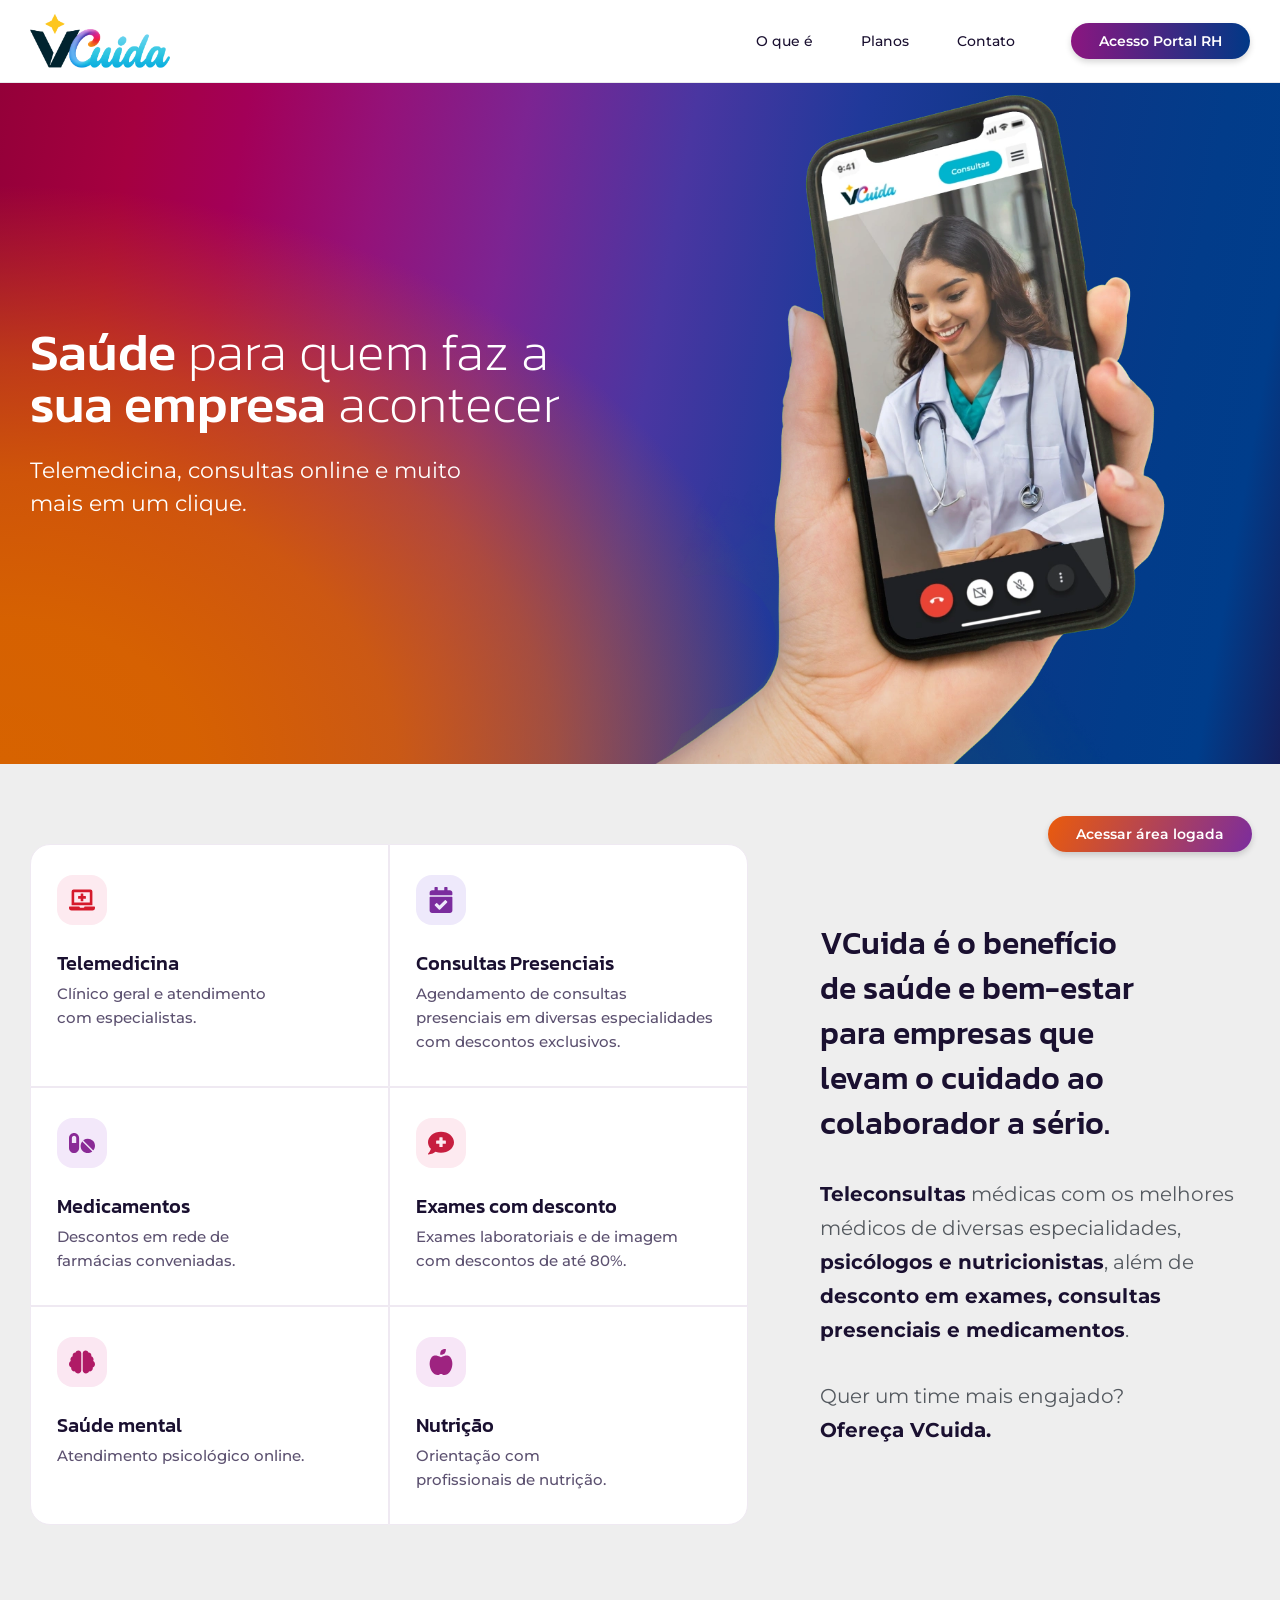
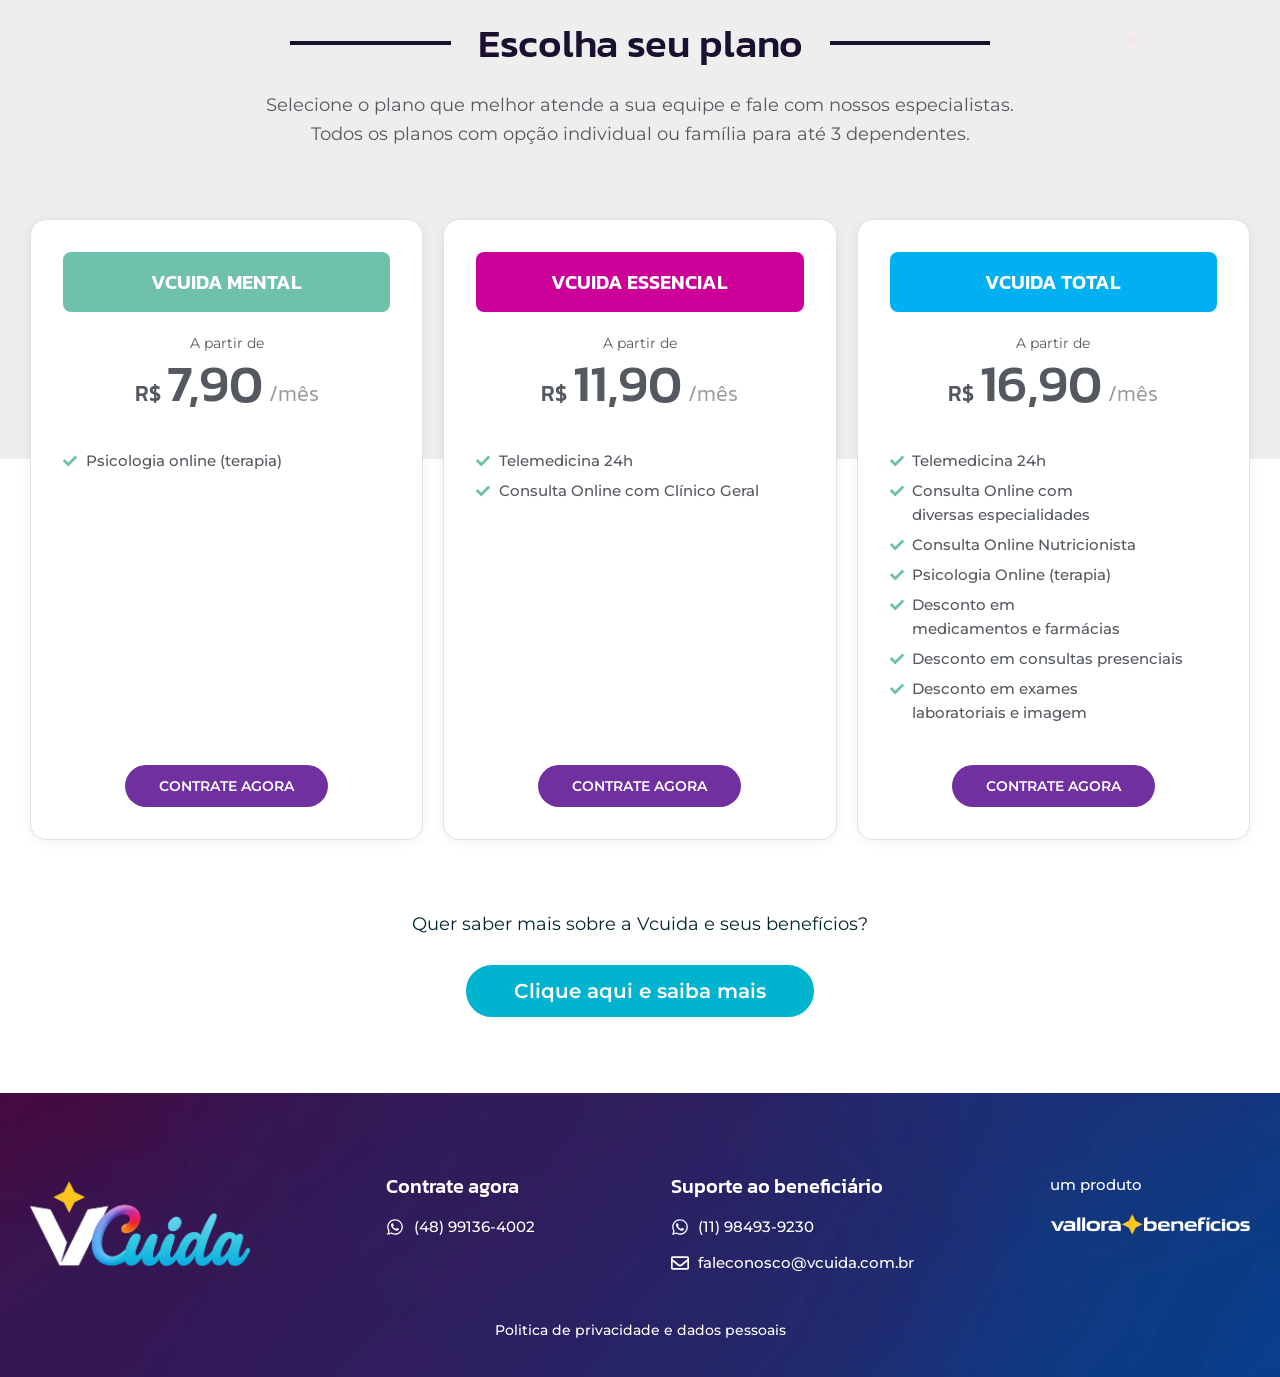
==== v2/index.html @ 0a6003fb "VCuida: recriação pixel-perfect da home e versão com os ajustes do cliente - index.html: cópia fiel " ====
<!DOCTYPE html>
<html lang="pt-BR">
<head>
<meta charset="UTF-8">
<meta name="viewport" content="width=device-width, initial-scale=1">
<title>VCuida - Saúde para quem faz a sua empresa acontecer</title>
<meta name="description" content="Telemedicina, consultas online e muito mais em um clique. O benefício de saúde e bem-estar para empresas, a partir de R$ 7,90/mês.">
<link rel="canonical" href="https://vcuida.com.br/">

<meta property="og:locale" content="pt_BR">
<meta property="og:type" content="website">
<meta property="og:title" content="VCuida - Saúde para quem faz a sua empresa acontecer">
<meta property="og:description" content="Telemedicina, consultas online e muito mais em um clique.">
<meta property="og:url" content="https://vcuida.com.br/">
<meta property="og:site_name" content="VCuida">

<link rel="icon" href="assets/img/cropped-v-1-1-1-32x32.webp" sizes="32x32">
<link rel="apple-touch-icon" href="assets/img/cropped-v-1-1-1-180x180.webp">

<link rel="preload" as="image" href="assets/img/iPhone-Vcuida.webp" fetchpriority="high">
<link rel="stylesheet" href="assets/css/fonts.css">
<link rel="stylesheet" href="assets/css/base.css">
<link rel="stylesheet" href="assets/css/sections.css">
</head>
<body>

  <!-- ============================================================
         00 · Header — faixa cinza com logo, menu e acesso ao portal
         Não é sticky: o mockup não indica header fixo.
         ============================================================ -->
    <header class="site-header">
      <div class="container site-header__inner">
  
        <img class="site-header__logo" src="assets/img/logo-vcuida-tagline.webp" width="923" height="429" decoding="async" alt="VCuida — Cuidando de você.">
  
        <nav class="site-header__nav" id="menu-principal" aria-label="Menu principal">
          <ul class="site-header__menu">
            <li class="site-header__item"><a class="site-header__link" href="#o-que-e">O que é</a></li>
            <li class="site-header__item"><a class="site-header__link" href="#planos">Planos</a></li>
            <li class="site-header__item"><a class="site-header__link" href="#contato">Contato</a></li>
          </ul>
        </nav>
  
        <!-- No mobile o rótulo encurta para "Portal RH"; o aria-label preserva
             o nome completo para leitor de tela nas duas larguras. -->
        <a class="site-header__portal" href="https://webapp.vcuida.com.br/" target="_blank" rel="noopener" aria-label="Acesso Portal RH"><span class="site-header__portal-prefixo">Acesso </span>Portal RH</a>
  
        <!-- Só aparece abaixo de 767px. Fora daí o menu está sempre visível. -->
        <button class="site-header__burger" type="button" aria-expanded="false" aria-controls="menu-principal" aria-label="Abrir menu">
          <span class="site-header__burger-barra" aria-hidden="true"></span>
          <span class="site-header__burger-barra" aria-hidden="true"></span>
          <span class="site-header__burger-barra" aria-hidden="true"></span>
        </button>
  
      </div>
    </header>

  <!-- ============================================================
         01 · Hero — título, subtítulo e mockup do app sobre o
         gradiente de marca. O logo saiu daqui: agora vive no header.
         ============================================================ -->
    <section class="hero" id="inicio">
      <div class="container hero__inner">
        <div class="hero__copy">
  
          <h1 class="hero__title"><span class="hero__title-em">Saúde</span> para quem faz a <span class="hero__title-em">sua empresa</span> acontecer</h1>
  
          <p class="hero__subtitle">Telemedicina, consultas online e muito mais em um clique.</p>
  
        </div>
  
        <!-- o <figure> existe porque o iPhone é mais largo que a coluna (margem
             negativa) e a imagem mede 80% dessa largura maior, não da coluna -->
        <div class="hero__media">
          <figure class="hero__mockup">
            <img src="assets/img/iPhone-Vcuida.webp" width="800" height="990" fetchpriority="high" decoding="async" alt="Aplicativo VCuida aberto na tela de um iPhone">
          </figure>
        </div>
      </div>
    </section>

  <!-- Botão flutuante: no Elementor ele mora dentro do hero, mas é position:fixed
         no canto inferior direito e acompanha o scroll da página inteira — ou seja,
         não pertence ao hero. Fica de propósito FORA da <section>. -->
    <a class="floating-cta" href="https://webapp.vcuida.com.br/" target="_blank">Acessar área logada</a>

  <!-- ============================================================
         02 · O que é — grade de 6 serviços + bloco de texto
         Entra logo depois do hero. Os 6 cards reaproveitam os ícones
         e as cores da antiga seção "Facilidades e Benefícios" da v1,
         que sai da página.
         ============================================================ -->
    <section class="about" id="o-que-e" aria-labelledby="o-que-e-titulo">
      <div class="container about__inner">
  
        <!-- O mockup não traz título visível nesta seção; o h2 existe só para
             a estrutura do documento e para nomear o alvo do link do menu. -->
        <h2 class="sr-only" id="o-que-e-titulo">O que é o VCuida</h2>
  
        <!-- Grade: as bordas de 1px de cards vizinhos se somam e formam
             as linhas internas da "tabela", como na grade da v1. -->
        <ul class="about__grid">
  
          <li class="about__item">
            <span class="about__icon about__icon--telemedicina">
              <svg class="icon" viewBox="0 0 640 512" xmlns="http://www.w3.org/2000/svg" aria-hidden="true" focusable="false"><path d="M232 224h56v56a8 8 0 0 0 8 8h48a8 8 0 0 0 8-8v-56h56a8 8 0 0 0 8-8v-48a8 8 0 0 0-8-8h-56v-56a8 8 0 0 0-8-8h-48a8 8 0 0 0-8 8v56h-56a8 8 0 0 0-8 8v48a8 8 0 0 0 8 8zM576 48a48.14 48.14 0 0 0-48-48H112a48.14 48.14 0 0 0-48 48v336h512zm-64 272H128V64h384zm112 96H381.54c-.74 19.81-14.71 32-32.74 32H288c-18.69 0-33-17.47-32.77-32H16a16 16 0 0 0-16 16v16a64.19 64.19 0 0 0 64 64h512a64.19 64.19 0 0 0 64-64v-16a16 16 0 0 0-16-16z"/></svg>
            </span>
            <div class="about__card-text">
              <h3 class="about__title">Telemedicina</h3>
              <p class="about__desc">Clínico geral e atendimento com especialistas.</p>
            </div>
          </li>
  
          <li class="about__item">
            <span class="about__icon about__icon--consultas">
              <svg class="icon" viewBox="0 0 448 512" xmlns="http://www.w3.org/2000/svg" aria-hidden="true" focusable="false"><path d="M436 160H12c-6.627 0-12-5.373-12-12v-36c0-26.51 21.49-48 48-48h48V12c0-6.627 5.373-12 12-12h40c6.627 0 12 5.373 12 12v52h128V12c0-6.627 5.373-12 12-12h40c6.627 0 12 5.373 12 12v52h48c26.51 0 48 21.49 48 48v36c0 6.627-5.373 12-12 12zM12 192h424c6.627 0 12 5.373 12 12v260c0 26.51-21.49 48-48 48H48c-26.51 0-48-21.49-48-48V204c0-6.627 5.373-12 12-12zm333.296 95.947l-28.169-28.398c-4.667-4.705-12.265-4.736-16.97-.068L194.12 364.665l-45.98-46.352c-4.667-4.705-12.266-4.736-16.971-.068l-28.397 28.17c-4.705 4.667-4.736 12.265-.068 16.97l82.601 83.269c4.667 4.705 12.265 4.736 16.97.068l142.953-141.805c4.705-4.667 4.736-12.265.068-16.97z"/></svg>
            </span>
            <div class="about__card-text">
              <h3 class="about__title">Consultas Presenciais</h3>
              <p class="about__desc">Agendamento de consultas presenciais em diversas especialidades com descontos exclusivos.</p>
            </div>
          </li>
  
          <li class="about__item">
            <span class="about__icon about__icon--medicamentos">
              <svg class="icon" viewBox="0 0 576 512" xmlns="http://www.w3.org/2000/svg" aria-hidden="true" focusable="false"><path d="M112 32C50.1 32 0 82.1 0 144v224c0 61.9 50.1 112 112 112s112-50.1 112-112V144c0-61.9-50.1-112-112-112zm48 224H64V144c0-26.5 21.5-48 48-48s48 21.5 48 48v112zm139.7-29.7c-3.5-3.5-9.4-3.1-12.3.8-45.3 62.5-40.4 150.1 15.9 206.4 56.3 56.3 143.9 61.2 206.4 15.9 4-2.9 4.3-8.8.8-12.3L299.7 226.3zm229.8-19c-56.3-56.3-143.9-61.2-206.4-15.9-4 2.9-4.3 8.8-.8 12.3l210.8 210.8c3.5 3.5 9.4 3.1 12.3-.8 45.3-62.6 40.5-150.1-15.9-206.4z"/></svg>
            </span>
            <div class="about__card-text">
              <h3 class="about__title">Medicamentos</h3>
              <p class="about__desc">Descontos em rede de farmácias conveniadas.</p>
            </div>
          </li>
  
          <li class="about__item">
            <span class="about__icon about__icon--exames">
              <svg class="icon" viewBox="0 0 512 512" xmlns="http://www.w3.org/2000/svg" aria-hidden="true" focusable="false"><path d="M256 32C114.62 32 0 125.12 0 240c0 49.56 21.41 95 57 130.74C44.46 421.05 2.7 466 2.2 466.5A8 8 0 0 0 8 480c66.26 0 116-31.75 140.6-51.38A304.66 304.66 0 0 0 256 448c141.39 0 256-93.12 256-208S397.39 32 256 32zm96 232a8 8 0 0 1-8 8h-56v56a8 8 0 0 1-8 8h-48a8 8 0 0 1-8-8v-56h-56a8 8 0 0 1-8-8v-48a8 8 0 0 1 8-8h56v-56a8 8 0 0 1 8-8h48a8 8 0 0 1 8 8v56h56a8 8 0 0 1 8 8z"/></svg>
            </span>
            <div class="about__card-text">
              <h3 class="about__title">Exames com desconto</h3>
              <p class="about__desc">Exames laboratoriais e de imagem com descontos de até 80%.</p>
            </div>
          </li>
  
          <li class="about__item">
            <span class="about__icon about__icon--mental">
              <svg class="icon" viewBox="0 0 576 512" xmlns="http://www.w3.org/2000/svg" aria-hidden="true" focusable="false"><path d="M208 0c-29.9 0-54.7 20.5-61.8 48.2-.8 0-1.4-.2-2.2-.2-35.3 0-64 28.7-64 64 0 4.8.6 9.5 1.7 14C52.5 138 32 166.6 32 200c0 12.6 3.2 24.3 8.3 34.9C16.3 248.7 0 274.3 0 304c0 33.3 20.4 61.9 49.4 73.9-.9 4.6-1.4 9.3-1.4 14.1 0 39.8 32.2 72 72 72 4.1 0 8.1-.5 12-1.2 9.6 28.5 36.2 49.2 68 49.2 39.8 0 72-32.2 72-72V64c0-35.3-28.7-64-64-64zm368 304c0-29.7-16.3-55.3-40.3-69.1 5.2-10.6 8.3-22.3 8.3-34.9 0-33.4-20.5-62-49.7-74 1-4.5 1.7-9.2 1.7-14 0-35.3-28.7-64-64-64-.8 0-1.5.2-2.2.2C422.7 20.5 397.9 0 368 0c-35.3 0-64 28.6-64 64v376c0 39.8 32.2 72 72 72 31.8 0 58.4-20.7 68-49.2 3.9.7 7.9 1.2 12 1.2 39.8 0 72-32.2 72-72 0-4.8-.5-9.5-1.4-14.1 29-12 49.4-40.6 49.4-73.9z"/></svg>
            </span>
            <div class="about__card-text">
              <h3 class="about__title">Saúde mental</h3>
              <p class="about__desc">Atendimento psicológico online.</p>
            </div>
          </li>
  
          <li class="about__item">
            <span class="about__icon about__icon--nutricao">
              <svg class="icon" viewBox="0 0 448 512" xmlns="http://www.w3.org/2000/svg" aria-hidden="true" focusable="false"><path d="M350.85 129c25.97 4.67 47.27 18.67 63.92 42 14.65 20.67 24.64 46.67 29.96 78 4.67 28.67 4.32 57.33-1 86-7.99 47.33-23.97 87-47.94 119-28.64 38.67-64.59 58-107.87 58-10.66 0-22.3-3.33-34.96-10-8.66-5.33-18.31-8-28.97-8s-20.3 2.67-28.97 8c-12.66 6.67-24.3 10-34.96 10-43.28 0-79.23-19.33-107.87-58-23.97-32-39.95-71.67-47.94-119-5.32-28.67-5.67-57.33-1-86 5.32-31.33 15.31-57.33 29.96-78 16.65-23.33 37.95-37.33 63.92-42 15.98-2.67 37.95-.33 65.92 7 23.97 6.67 44.28 14.67 60.93 24 16.65-9.33 36.96-17.33 60.93-24 27.98-7.33 49.96-9.67 65.94-7zm-54.94-41c-9.32 8.67-21.65 15-36.96 19-10.66 3.33-22.3 5-34.96 5l-14.98-1c-1.33-9.33-1.33-20 0-32 2.67-24 10.32-42.33 22.97-55 9.32-8.67 21.65-15 36.96-19 10.66-3.33 22.3-5 34.96-5l14.98 1 1 15c0 12.67-1.67 24.33-4.99 35-3.99 15.33-10.31 27.67-18.98 37z"/></svg>
            </span>
            <div class="about__card-text">
              <h3 class="about__title">Nutrição</h3>
              <p class="about__desc">Orientação com profissionais de nutrição.</p>
            </div>
          </li>
  
        </ul>
  
        <div class="about__copy">
          <p class="about__lead">VCuida é o benefício de saúde e bem-estar para empresas que levam o cuidado ao colaborador a sério.</p>
          <p class="about__para"><strong>Teleconsultas</strong> médicas com os melhores médicos de diversas especialidades, <strong>psicólogos e nutricionistas</strong>, além de <strong>desconto em exames, consultas presenciais e medicamentos</strong>.</p>
          <p class="about__para">Quer um time mais engajado?<br><strong>Ofereça VCuida.</strong></p>
        </div>
  
      </div>
    </section>

  <!-- ============================================================
         03 · Planos — cabeçalho
         O padding-bottom de 240px é proposital: a seção dos cards
         sobe por cima dela com margin-top:-240px.
         ============================================================ -->
    <section class="plans-head" id="planos">
      <div class="container plans-head__inner">
    
        <!-- Divisor: as linhas à esquerda e à direita são os ::before/::after -->
        <div class="plans-head__divider">
          <h2 class="plans-head__title">Escolha seu plano</h2>
        </div>
    
        <!-- v2: o subtítulo passou a ter duas linhas; a quebra é fixa no desktop
             e no mobile cada frase reflui sozinha -->
        <p class="plans-head__subtitle">Selecione o plano que melhor atende a sua equipe e fale com nossos especialistas.<br>Todos os planos com opção individual ou família para até 3 dependentes.</p>
    
        <!-- Pontinhos decorativos (no original têm parallax por JS; aqui ficam fixos) -->
        <img class="plans-head__dot plans-head__dot--a" src="assets/img/Vector-32.png" width="19" height="19" alt="">
        <img class="plans-head__dot plans-head__dot--b" src="assets/img/Vector-32.png" width="19" height="19" alt="">
        <img class="plans-head__dot plans-head__dot--c" src="assets/img/Vector-32.png" width="19" height="19" alt="">
    
      </div>
    </section>

  <!-- ============================================================
         04 · Planos — cards
         Os cards sobem sobre a faixa cinza da seção anterior
         (margin-top negativo + z-index).
         ============================================================ -->
    <section class="planos-cards" aria-label="Planos">
      <div class="planos-cards__grid">
  
        <article class="plano plano--mental">
          <h3 class="plano__name">VCUIDA MENTAL</h3>
  
          <p class="plano__from">A partir de</p>
  
          <p class="plano__price">
            <span class="plano__currency">R$</span>
            <span class="plano__amount">7,90</span>
            <span class="plano__period">/mês</span>
          </p>
  
          <ul class="plano__features">
            <li class="plano__feature">
              <svg class="icon" viewBox="0 0 512 512" xmlns="http://www.w3.org/2000/svg" aria-hidden="true" focusable="false"><path d="M173.898 439.404l-166.4-166.4c-9.997-9.997-9.997-26.206 0-36.204l36.203-36.204c9.997-9.998 26.207-9.998 36.204 0L192 312.69 432.095 72.596c9.997-9.997 26.207-9.997 36.204 0l36.203 36.204c9.997 9.997 9.997 26.206 0 36.204l-294.4 294.401c-9.998 9.997-26.207 9.997-36.204-.001z"></path></svg>
              <span class="plano__feature-text">Psicologia online (terapia)</span>
            </li>
          </ul>
  
          <p class="plano__cta-wrap">
            <a class="plano__cta" href="https://wa.me/5548991364002?text=Oi.%20Gostaria%20de%20saber%20mais%20sobre%20o%20VCuida%20para%20empresa." target="_blank" rel="noopener">CONTRATE AGORA</a>
          </p>
        </article>
  
        <article class="plano plano--essencial">
          <h3 class="plano__name">VCUIDA ESSENCIAL</h3>
  
          <p class="plano__from">A partir de</p>
  
          <p class="plano__price">
            <span class="plano__currency">R$</span>
            <span class="plano__amount">11,90</span>
            <span class="plano__period">/mês</span>
          </p>
  
          <ul class="plano__features">
            <li class="plano__feature">
              <svg class="icon" viewBox="0 0 512 512" xmlns="http://www.w3.org/2000/svg" aria-hidden="true" focusable="false"><path d="M173.898 439.404l-166.4-166.4c-9.997-9.997-9.997-26.206 0-36.204l36.203-36.204c9.997-9.998 26.207-9.998 36.204 0L192 312.69 432.095 72.596c9.997-9.997 26.207-9.997 36.204 0l36.203 36.204c9.997 9.997 9.997 26.206 0 36.204l-294.4 294.401c-9.998 9.997-26.207 9.997-36.204-.001z"></path></svg>
              <span class="plano__feature-text">Telemedicina 24h</span>
            </li>
            <li class="plano__feature">
              <svg class="icon" viewBox="0 0 512 512" xmlns="http://www.w3.org/2000/svg" aria-hidden="true" focusable="false"><path d="M173.898 439.404l-166.4-166.4c-9.997-9.997-9.997-26.206 0-36.204l36.203-36.204c9.997-9.998 26.207-9.998 36.204 0L192 312.69 432.095 72.596c9.997-9.997 26.207-9.997 36.204 0l36.203 36.204c9.997 9.997 9.997 26.206 0 36.204l-294.4 294.401c-9.998 9.997-26.207 9.997-36.204-.001z"></path></svg>
              <span class="plano__feature-text">Consulta Online com Clínico Geral</span>
            </li>
          </ul>
  
          <p class="plano__cta-wrap">
            <a class="plano__cta" href="https://wa.me/5548991364002?text=Oi.%20Gostaria%20de%20saber%20mais%20sobre%20o%20VCuida%20para%20empresa." target="_blank" rel="noopener">CONTRATE AGORA</a>
          </p>
        </article>
  
        <article class="plano plano--total">
          <h3 class="plano__name">VCUIDA TOTAL</h3>
  
          <p class="plano__from">A partir de</p>
  
          <p class="plano__price">
            <span class="plano__currency">R$</span>
            <span class="plano__amount">16,90</span>
            <span class="plano__period">/mês</span>
          </p>
  
          <ul class="plano__features">
            <li class="plano__feature">
              <svg class="icon" viewBox="0 0 512 512" xmlns="http://www.w3.org/2000/svg" aria-hidden="true" focusable="false"><path d="M173.898 439.404l-166.4-166.4c-9.997-9.997-9.997-26.206 0-36.204l36.203-36.204c9.997-9.998 26.207-9.998 36.204 0L192 312.69 432.095 72.596c9.997-9.997 26.207-9.997 36.204 0l36.203 36.204c9.997 9.997 9.997 26.206 0 36.204l-294.4 294.401c-9.998 9.997-26.207 9.997-36.204-.001z"></path></svg>
              <span class="plano__feature-text">Telemedicina 24h</span>
            </li>
            <li class="plano__feature">
              <svg class="icon" viewBox="0 0 512 512" xmlns="http://www.w3.org/2000/svg" aria-hidden="true" focusable="false"><path d="M173.898 439.404l-166.4-166.4c-9.997-9.997-9.997-26.206 0-36.204l36.203-36.204c9.997-9.998 26.207-9.998 36.204 0L192 312.69 432.095 72.596c9.997-9.997 26.207-9.997 36.204 0l36.203 36.204c9.997 9.997 9.997 26.206 0 36.204l-294.4 294.401c-9.998 9.997-26.207 9.997-36.204-.001z"></path></svg>
              <span class="plano__feature-text">Consulta Online com diversas especialidades</span>
            </li>
            <li class="plano__feature">
              <svg class="icon" viewBox="0 0 512 512" xmlns="http://www.w3.org/2000/svg" aria-hidden="true" focusable="false"><path d="M173.898 439.404l-166.4-166.4c-9.997-9.997-9.997-26.206 0-36.204l36.203-36.204c9.997-9.998 26.207-9.998 36.204 0L192 312.69 432.095 72.596c9.997-9.997 26.207-9.997 36.204 0l36.203 36.204c9.997 9.997 9.997 26.206 0 36.204l-294.4 294.401c-9.998 9.997-26.207 9.997-36.204-.001z"></path></svg>
              <span class="plano__feature-text">Consulta Online Nutricionista</span>
            </li>
            <li class="plano__feature">
              <svg class="icon" viewBox="0 0 512 512" xmlns="http://www.w3.org/2000/svg" aria-hidden="true" focusable="false"><path d="M173.898 439.404l-166.4-166.4c-9.997-9.997-9.997-26.206 0-36.204l36.203-36.204c9.997-9.998 26.207-9.998 36.204 0L192 312.69 432.095 72.596c9.997-9.997 26.207-9.997 36.204 0l36.203 36.204c9.997 9.997 9.997 26.206 0 36.204l-294.4 294.401c-9.998 9.997-26.207 9.997-36.204-.001z"></path></svg>
              <span class="plano__feature-text">Psicologia Online (terapia)</span>
            </li>
            <li class="plano__feature">
              <svg class="icon" viewBox="0 0 512 512" xmlns="http://www.w3.org/2000/svg" aria-hidden="true" focusable="false"><path d="M173.898 439.404l-166.4-166.4c-9.997-9.997-9.997-26.206 0-36.204l36.203-36.204c9.997-9.998 26.207-9.998 36.204 0L192 312.69 432.095 72.596c9.997-9.997 26.207-9.997 36.204 0l36.203 36.204c9.997 9.997 9.997 26.206 0 36.204l-294.4 294.401c-9.998 9.997-26.207 9.997-36.204-.001z"></path></svg>
              <span class="plano__feature-text">Desconto em medicamentos e farmácias</span>
            </li>
            <li class="plano__feature">
              <svg class="icon" viewBox="0 0 512 512" xmlns="http://www.w3.org/2000/svg" aria-hidden="true" focusable="false"><path d="M173.898 439.404l-166.4-166.4c-9.997-9.997-9.997-26.206 0-36.204l36.203-36.204c9.997-9.998 26.207-9.998 36.204 0L192 312.69 432.095 72.596c9.997-9.997 26.207-9.997 36.204 0l36.203 36.204c9.997 9.997 9.997 26.206 0 36.204l-294.4 294.401c-9.998 9.997-26.207 9.997-36.204-.001z"></path></svg>
              <span class="plano__feature-text">Desconto em consultas presenciais</span>
            </li>
            <li class="plano__feature">
              <svg class="icon" viewBox="0 0 512 512" xmlns="http://www.w3.org/2000/svg" aria-hidden="true" focusable="false"><path d="M173.898 439.404l-166.4-166.4c-9.997-9.997-9.997-26.206 0-36.204l36.203-36.204c9.997-9.998 26.207-9.998 36.204 0L192 312.69 432.095 72.596c9.997-9.997 26.207-9.997 36.204 0l36.203 36.204c9.997 9.997 9.997 26.206 0 36.204l-294.4 294.401c-9.998 9.997-26.207 9.997-36.204-.001z"></path></svg>
              <span class="plano__feature-text">Desconto em exames laboratoriais e imagem</span>
            </li>
          </ul>
  
          <p class="plano__cta-wrap">
            <a class="plano__cta" href="https://wa.me/5548991364002?text=Oi.%20Gostaria%20de%20saber%20mais%20sobre%20o%20VCuida%20para%20empresa." target="_blank" rel="noopener">CONTRATE AGORA</a>
          </p>
        </article>
  
      </div>
    </section>

  <!-- 05 — CTA: pergunta + botao -->
    <!-- destino alterado a pedido do cliente: agora vai para o mesmo WhatsApp do "CONTRATE AGORA" -->
    <section class="cta">
      <div class="container cta__inner">
        <p class="cta__lead">Quer saber mais sobre a Vcuida e seus benefícios?</p>
  
        <a class="cta__button" href="https://wa.me/5548991364002?text=Oi.%20Gostaria%20de%20saber%20mais%20sobre%20o%20VCuida%20para%20empresa." target="_blank" rel="noopener">Clique aqui e saiba mais</a>
      </div>
    </section>

  <!-- 06 — Rodapé: quatro blocos em linha (marca, contrate agora, suporte ao
         beneficiário e selo Vallora) e, abaixo, a política de privacidade.
         O id="contato" é o destino do item "Contato" do menu. -->
    <footer class="footer" id="contato">
      <div class="container footer__inner">
  
        <div class="footer__cols">
  
          <!-- 1 · marca -->
          <div class="footer__block footer__block--brand">
            <img
              class="footer__brand-logo"
              src="assets/img/VCuida.webp"
              width="923"
              height="357"
              alt="VCuida"
              loading="lazy"
              decoding="async"
            />
          </div>
  
          <!-- 2 · contrate agora -->
          <div class="footer__block">
            <p class="footer__block-title">Contrate agora</p>
  
            <ul class="footer__contact">
              <li class="footer__contact-item">
                <a class="footer__contact-link" href="https://wa.me/5548991364002?text=Oi.%20Gostaria%20de%20saber%20mais%20sobre%20o%20VCuida%20para%20empresa." target="_blank" rel="noopener">
                  <svg class="footer__icon" viewBox="0 0 448 512" xmlns="http://www.w3.org/2000/svg" aria-hidden="true" focusable="false"><path d="M380.9 97.1C339 55.1 283.2 32 223.9 32c-122.4 0-222 99.6-222 222 0 39.1 10.2 77.3 29.6 111L0 480l117.7-30.9c32.4 17.7 68.9 27 106.1 27h.1c122.3 0 224.1-99.6 224.1-222 0-59.3-25.2-115-67.1-157zm-157 341.6c-33.2 0-65.7-8.9-94-25.7l-6.7-4-69.8 18.3L72 359.2l-4.4-7c-18.5-29.4-28.2-63.3-28.2-98.2 0-101.7 82.8-184.5 184.6-184.5 49.3 0 95.6 19.2 130.4 54.1 34.8 34.9 56.2 81.2 56.1 130.5 0 101.8-84.9 184.6-186.6 184.6zm101.2-138.2c-5.5-2.8-32.8-16.2-37.9-18-5.1-1.9-8.8-2.8-12.5 2.8-3.7 5.6-14.3 18-17.6 21.8-3.2 3.7-6.5 4.2-12 1.4-32.6-16.3-54-29.1-75.5-66-5.7-9.8 5.7-9.1 16.3-30.3 1.8-3.7.9-6.9-.5-9.7-1.4-2.8-12.5-30.1-17.1-41.2-4.5-10.8-9.1-9.3-12.5-9.5-3.2-.2-6.9-.2-10.6-.2-3.7 0-9.7 1.4-14.8 6.9-5.1 5.6-19.4 19-19.4 46.3 0 27.3 19.9 53.7 22.6 57.4 2.8 3.7 39.1 59.7 94.8 83.8 35.2 15.2 49 16.5 66.6 13.9 10.7-1.6 32.8-13.4 37.4-26.4 4.6-13 4.6-24.1 3.2-26.4-1.3-2.5-5-3.9-10.5-6.6z"></path></svg>
                  <span class="footer__contact-label">(48) 99136-4002</span>
                </a>
              </li>
            </ul>
          </div>
  
          <!-- 3 · suporte ao beneficiário -->
          <div class="footer__block">
            <p class="footer__block-title">Suporte ao beneficiário</p>
  
            <ul class="footer__contact">
              <li class="footer__contact-item">
                <a class="footer__contact-link" href="https://wa.me/5511984939230" target="_blank" rel="noopener">
                  <svg class="footer__icon" viewBox="0 0 448 512" xmlns="http://www.w3.org/2000/svg" aria-hidden="true" focusable="false"><path d="M380.9 97.1C339 55.1 283.2 32 223.9 32c-122.4 0-222 99.6-222 222 0 39.1 10.2 77.3 29.6 111L0 480l117.7-30.9c32.4 17.7 68.9 27 106.1 27h.1c122.3 0 224.1-99.6 224.1-222 0-59.3-25.2-115-67.1-157zm-157 341.6c-33.2 0-65.7-8.9-94-25.7l-6.7-4-69.8 18.3L72 359.2l-4.4-7c-18.5-29.4-28.2-63.3-28.2-98.2 0-101.7 82.8-184.5 184.6-184.5 49.3 0 95.6 19.2 130.4 54.1 34.8 34.9 56.2 81.2 56.1 130.5 0 101.8-84.9 184.6-186.6 184.6zm101.2-138.2c-5.5-2.8-32.8-16.2-37.9-18-5.1-1.9-8.8-2.8-12.5 2.8-3.7 5.6-14.3 18-17.6 21.8-3.2 3.7-6.5 4.2-12 1.4-32.6-16.3-54-29.1-75.5-66-5.7-9.8 5.7-9.1 16.3-30.3 1.8-3.7.9-6.9-.5-9.7-1.4-2.8-12.5-30.1-17.1-41.2-4.5-10.8-9.1-9.3-12.5-9.5-3.2-.2-6.9-.2-10.6-.2-3.7 0-9.7 1.4-14.8 6.9-5.1 5.6-19.4 19-19.4 46.3 0 27.3 19.9 53.7 22.6 57.4 2.8 3.7 39.1 59.7 94.8 83.8 35.2 15.2 49 16.5 66.6 13.9 10.7-1.6 32.8-13.4 37.4-26.4 4.6-13 4.6-24.1 3.2-26.4-1.3-2.5-5-3.9-10.5-6.6z"></path></svg>
                  <span class="footer__contact-label">(11) 98493-9230</span>
                </a>
              </li>
              <li class="footer__contact-item">
                <a class="footer__contact-link" href="mailto:faleconosco@vcuida.com.br">
                  <svg class="footer__icon" viewBox="0 0 512 512" xmlns="http://www.w3.org/2000/svg" aria-hidden="true" focusable="false"><path d="M464 64H48C21.49 64 0 85.49 0 112v288c0 26.51 21.49 48 48 48h416c26.51 0 48-21.49 48-48V112c0-26.51-21.49-48-48-48zm0 48v40.805c-22.422 18.259-58.168 46.651-134.587 106.49-16.841 13.247-50.201 45.072-73.413 44.701-23.208.375-56.579-31.459-73.413-44.701C106.18 199.465 70.425 171.067 48 152.805V112h416zM48 400V214.398c22.914 18.251 55.409 43.862 104.938 82.646 21.857 17.205 60.134 55.186 103.062 54.955 42.717.231 80.509-37.199 103.053-54.947 49.528-38.783 82.032-64.401 104.947-82.653V400H48z"></path></svg>
                  <span class="footer__contact-label">faleconosco@vcuida.com.br</span>
                </a>
              </li>
            </ul>
          </div>
  
          <!-- 4 · selo Vallora -->
          <div class="footer__block footer__block--vallora">
            <p class="footer__kicker">um produto</p>
  
            <img
              class="footer__vallora"
              src="assets/img/Logo-Vallora.webp"
              width="615"
              height="73"
              alt="Vallora"
              loading="lazy"
              decoding="async"
            />
          </div>
  
        </div>
  
        <p class="footer__legal">
          <a href="https://vcuida.com.br/politica-de-privacidade-e-protecao-de-dados-pessoais/">Politica de privacidade e dados pessoais</a>
        </p>
  
      </div>
    </footer>


<script>
/* Único JavaScript da página: abre e fecha o menu no mobile.
   Um <details> ou o truque do checkbox dariam o mesmo visual sem script, mas
   nenhum dos dois fecha o painel quando a pessoa escolhe um item — e o menu
   ficaria aberto por cima do conteúdo depois do clique. */
(function () {
  var header = document.querySelector('.site-header');
  if (!header) return;
  var burger = header.querySelector('.site-header__burger');
  var nav = header.querySelector('.site-header__nav');
  if (!burger || !nav) return;

  function abrir(estado) {
    header.classList.toggle('site-header--menu-aberto', estado);
    burger.setAttribute('aria-expanded', String(estado));
    burger.setAttribute('aria-label', estado ? 'Fechar menu' : 'Abrir menu');
  }

  burger.addEventListener('click', function () {
    abrir(burger.getAttribute('aria-expanded') !== 'true');
  });

  nav.addEventListener('click', function (e) {
    if (e.target.closest('a')) abrir(false);          // escolheu um item
  });

  document.addEventListener('click', function (e) {
    if (!header.contains(e.target)) abrir(false);     // tocou fora
  });

  document.addEventListener('keydown', function (e) {
    if (e.key === 'Escape') { abrir(false); burger.focus(); }
  });
})();
</script>
</body>
</html>
---- v2/assets/css/fonts.css ----
/* ==========================================================================
   VCuida — fontes
   Kanit: subsets latin + latin-ext (mesmos arquivos servidos pelo site atual)
   Montserrat: "Montserrat Custom" do site original, subsetado p/ latin+latin-ext
   ========================================================================== */

/* latin-ext */
@font-face {
  font-family: 'Kanit';
  font-style: normal;
  font-weight: 200;
  font-display: swap;
  src: url(../fonts/kanit-nkku-go6g5txcr5aohwpvaf5nq.woff2) format('woff2');
  unicode-range: U+0100-02BA, U+02BD-02C5, U+02C7-02CC, U+02CE-02D7, U+02DD-02FF, U+0304, U+0308, U+0329, U+1D00-1DBF, U+1E00-1E9F, U+1EF2-1EFF, U+2020, U+20A0-20AB, U+20AD-20C0, U+2113, U+2C60-2C7F, U+A720-A7FF;
}
/* latin */
@font-face {
  font-family: 'Kanit';
  font-style: normal;
  font-weight: 200;
  font-display: swap;
  src: url(../fonts/kanit-nkku-go6g5txcr5aohwnvae.woff2) format('woff2');
  unicode-range: U+0000-00FF, U+0131, U+0152-0153, U+02BB-02BC, U+02C6, U+02DA, U+02DC, U+0304, U+0308, U+0329, U+2000-206F, U+20AC, U+2122, U+2191, U+2193, U+2212, U+2215, U+FEFF, U+FFFD;
}
/* latin-ext */
@font-face {
  font-family: 'Kanit';
  font-style: normal;
  font-weight: 300;
  font-display: swap;
  src: url(../fonts/kanit-nkku-go6g5txcr4-orwpvaf5nq.woff2) format('woff2');
  unicode-range: U+0100-02BA, U+02BD-02C5, U+02C7-02CC, U+02CE-02D7, U+02DD-02FF, U+0304, U+0308, U+0329, U+1D00-1DBF, U+1E00-1E9F, U+1EF2-1EFF, U+2020, U+20A0-20AB, U+20AD-20C0, U+2113, U+2C60-2C7F, U+A720-A7FF;
}
/* latin */
@font-face {
  font-family: 'Kanit';
  font-style: normal;
  font-weight: 300;
  font-display: swap;
  src: url(../fonts/kanit-nkku-go6g5txcr4-orwnvae.woff2) format('woff2');
  unicode-range: U+0000-00FF, U+0131, U+0152-0153, U+02BB-02BC, U+02C6, U+02DA, U+02DC, U+0304, U+0308, U+0329, U+2000-206F, U+20AC, U+2122, U+2191, U+2193, U+2212, U+2215, U+FEFF, U+FFFD;
}
/* latin-ext */
@font-face {
  font-family: 'Kanit';
  font-style: normal;
  font-weight: 400;
  font-display: swap;
  src: url(../fonts/kanit-nkkz-go6g5txcrabgwcyda.woff2) format('woff2');
  unicode-range: U+0100-02BA, U+02BD-02C5, U+02C7-02CC, U+02CE-02D7, U+02DD-02FF, U+0304, U+0308, U+0329, U+1D00-1DBF, U+1E00-1E9F, U+1EF2-1EFF, U+2020, U+20A0-20AB, U+20AD-20C0, U+2113, U+2C60-2C7F, U+A720-A7FF;
}
/* latin */
@font-face {
  font-family: 'Kanit';
  font-style: normal;
  font-weight: 400;
  font-display: swap;
  src: url(../fonts/kanit-nkkz-go6g5txcravgwa.woff2) format('woff2');
  unicode-range: U+0000-00FF, U+0131, U+0152-0153, U+02BB-02BC, U+02C6, U+02DA, U+02DC, U+0304, U+0308, U+0329, U+2000-206F, U+20AC, U+2122, U+2191, U+2193, U+2212, U+2215, U+FEFF, U+FFFD;
}
/* latin-ext */
@font-face {
  font-family: 'Kanit';
  font-style: normal;
  font-weight: 500;
  font-display: swap;
  src: url(../fonts/kanit-nkku-go6g5txcr5mobwpvaf5nq.woff2) format('woff2');
  unicode-range: U+0100-02BA, U+02BD-02C5, U+02C7-02CC, U+02CE-02D7, U+02DD-02FF, U+0304, U+0308, U+0329, U+1D00-1DBF, U+1E00-1E9F, U+1EF2-1EFF, U+2020, U+20A0-20AB, U+20AD-20C0, U+2113, U+2C60-2C7F, U+A720-A7FF;
}
/* latin */
@font-face {
  font-family: 'Kanit';
  font-style: normal;
  font-weight: 500;
  font-display: swap;
  src: url(../fonts/kanit-nkku-go6g5txcr5mobwnvae.woff2) format('woff2');
  unicode-range: U+0000-00FF, U+0131, U+0152-0153, U+02BB-02BC, U+02C6, U+02DA, U+02DC, U+0304, U+0308, U+0329, U+2000-206F, U+20AC, U+2122, U+2191, U+2193, U+2212, U+2215, U+FEFF, U+FFFD;
}
/* latin-ext */
@font-face {
  font-family: 'Kanit';
  font-style: normal;
  font-weight: 600;
  font-display: swap;
  src: url(../fonts/kanit-nkku-go6g5txcr5kpxwpvaf5nq.woff2) format('woff2');
  unicode-range: U+0100-02BA, U+02BD-02C5, U+02C7-02CC, U+02CE-02D7, U+02DD-02FF, U+0304, U+0308, U+0329, U+1D00-1DBF, U+1E00-1E9F, U+1EF2-1EFF, U+2020, U+20A0-20AB, U+20AD-20C0, U+2113, U+2C60-2C7F, U+A720-A7FF;
}
/* latin */
@font-face {
  font-family: 'Kanit';
  font-style: normal;
  font-weight: 600;
  font-display: swap;
  src: url(../fonts/kanit-nkku-go6g5txcr5kpxwnvae.woff2) format('woff2');
  unicode-range: U+0000-00FF, U+0131, U+0152-0153, U+02BB-02BC, U+02C6, U+02DA, U+02DC, U+0304, U+0308, U+0329, U+2000-206F, U+20AC, U+2122, U+2191, U+2193, U+2212, U+2215, U+FEFF, U+FFFD;
}
/* latin-ext */
@font-face {
  font-family: 'Kanit';
  font-style: normal;
  font-weight: 700;
  font-display: swap;
  src: url(../fonts/kanit-nkku-go6g5txcr4uphwpvaf5nq.woff2) format('woff2');
  unicode-range: U+0100-02BA, U+02BD-02C5, U+02C7-02CC, U+02CE-02D7, U+02DD-02FF, U+0304, U+0308, U+0329, U+1D00-1DBF, U+1E00-1E9F, U+1EF2-1EFF, U+2020, U+20A0-20AB, U+20AD-20C0, U+2113, U+2C60-2C7F, U+A720-A7FF;
}
/* latin */
@font-face {
  font-family: 'Kanit';
  font-style: normal;
  font-weight: 700;
  font-display: swap;
  src: url(../fonts/kanit-nkku-go6g5txcr4uphwnvae.woff2) format('woff2');
  unicode-range: U+0000-00FF, U+0131, U+0152-0153, U+02BB-02BC, U+02C6, U+02DA, U+02DC, U+0304, U+0308, U+0329, U+2000-206F, U+20AC, U+2122, U+2191, U+2193, U+2212, U+2215, U+FEFF, U+FFFD;
}
/* Montserrat (era "Montserrat Custom" no Elementor) */
@font-face {
  font-family: 'Montserrat';
  font-style: normal;
  font-weight: 400;
  font-display: swap;
  src: url(../fonts/montserrat-400.woff2) format('woff2');
}
@font-face {
  font-family: 'Montserrat';
  font-style: normal;
  font-weight: 500;
  font-display: swap;
  src: url(../fonts/montserrat-500.woff2) format('woff2');
}
@font-face {
  font-family: 'Montserrat';
  font-style: normal;
  font-weight: 600;
  font-display: swap;
  src: url(../fonts/montserrat-600.woff2) format('woff2');
}
@font-face {
  font-family: 'Montserrat';
  font-style: normal;
  font-weight: 700;
  font-display: swap;
  src: url(../fonts/montserrat-700.woff2) format('woff2');
}
---- v2/assets/css/base.css ----
/* ==========================================================================
   VCuida — base: reset, tokens e primitivas de layout
   Valores extraídos do CSS gerado pelo Elementor (fonte da verdade).
   ========================================================================== */

:root {
  /* ---- Tipografia ---- */
  --ff-display: "Kanit", system-ui, sans-serif;   /* títulos               */
  --ff-body:    "Montserrat", system-ui, sans-serif; /* textos e botões    */

  /* ---- Cores de marca ---- */
  --c-white:        #FFFFFF;
  --c-ink:          #1A1030;  /* azul-marinho dos títulos                  */
  --c-ink-soft:     #5C5170;  /* corpo de texto dentro dos cards           */
  --c-gray-600:     #54595F;  /* corpo, preço e textos secundários          */
  --c-gray-500:     #9A9A9A;
  --c-line:         #E2E2E2;
  --c-surface:      #EEEEEE;  /* fundo da seção de planos                  */
  --c-cyan:         #50C7DA;
  --c-footer-navy:  #03262D;

  /* ---- Gradientes ---- */
  --g-brand:       linear-gradient(115deg, #EA5B0C 0%, #7B2C9E 100%);
  --g-brand-hover: linear-gradient(115deg, #CE510C 0%, #611C80 100%);

  /* ---- v2: cores introduzidas pelos ajustes do cliente ---- */
  --c-teal:          #70C1AC;  /* card VCUIDA MENTAL e checks das features   */
  --c-plan-essencial:#CC0099;  /* card VCUIDA ESSENCIAL                      */
  --c-plan-total:    #00B0F0;  /* card VCUIDA TOTAL                          */
  --c-purple:        #7030A0;  /* botão CONTRATE AGORA                       */
  --c-purple-dark:   #5B2483;  /* hover do CONTRATE AGORA                    */
  --c-card-line:     #EFE9F2;  /* borda fina da grade de cards               */

  /* Gradiente do botão "Acesso Portal RH" */
  --g-portal:        linear-gradient(90deg, #8B1680 0%, #003886 100%);
  --g-portal-hover:  linear-gradient(90deg, #6E1166 0%, #002A66 100%);

  /* ---- Layout ---- */
  --container: 1240px;
  --gutter: 10px;
}

/* ---- Reset enxuto ------------------------------------------------------ */
*, *::before, *::after { box-sizing: border-box; }

html { -webkit-text-size-adjust: 100%; }

html, body { overflow-x: hidden; }

body {
  margin: 0;
  font-family: var(--ff-body);
  font-size: 16px;
  line-height: 1.6;
  color: var(--c-gray-600);
  background: var(--c-white);
  -webkit-font-smoothing: antialiased;
  -moz-osx-font-smoothing: grayscale;
}

h1, h2, h3, h4, h5, h6, p, figure, blockquote { margin: 0; }

img, svg { display: block; max-width: 100%; }
img { height: auto; border: 0; }

a { color: inherit; text-decoration: none; }

button { font: inherit; }

ul, ol { margin: 0; padding: 0; list-style: none; }

/* ---- Container --------------------------------------------------------- */
.container {
  width: 100%;
  max-width: var(--container);
  margin-inline: auto;
  position: relative;
}

@media (max-width: 1024px) { :root { --container: 1024px; } }
@media (max-width: 767px)  { :root { --container: 767px;  } }

/* ---- Utilitários -------------------------------------------------------- */
.sr-only {
  position: absolute;
  width: 1px; height: 1px;
  padding: 0; margin: -1px;
  overflow: hidden;
  clip: rect(0 0 0 0);
  white-space: nowrap;
  border: 0;
}
---- v2/assets/css/sections.css ----
/* ===== 00-header ===== */
/* ==========================================================================
   00 — Header: faixa cinza com logo, menu e botão "Acesso Portal RH"
   Seção nova na v2. Medidas proporcionais ao recorte do mockup do cliente
   (o conteúdo ocupa ~89% da largura da página = o .container de 1240px;
   o logo mede 305/1799 dessa faixa útil ≈ 210px).
   ========================================================================== */

.site-header {
  /* O mockup traz uma faixa cinza, mas coladinha no gradiente do hero ela
     suja a transição. Branco com um fio de borda dá o mesmo recorte e some. */
  background-color: var(--c-white);
  border-bottom: 1px solid #E9E9EC;
  padding: 14px 0;
}

.site-header__inner {
  display: flex;
  align-items: center;
  /* mesmo recuo interno do .container das outras seções: sem isto o logo
     começa 10px à esquerda do H1 que vem logo abaixo */
  padding-inline: var(--gutter);
}

/* O asset é o lockup com a tagline (923x429). Reduzido para caber num header
   de altura decente, "Cuidando de você." renderiza com 7px e vira borrão — e é
   justamente ela que empurra a altura do header. A razão 140/54 corta a faixa
   da tagline e deixa só a marca; por ser razão e não altura fixa, o corte
   acompanha a largura do logo nos outros breakpoints. */
.site-header__logo {
  width: 140px;
  aspect-ratio: 140 / 54;
  object-fit: cover;
  object-position: top;
  flex-shrink: 0;
}

/* menu e botão ficam colados à direita; a folga grande fica entre eles e o logo */
.site-header__nav {
  margin-left: auto;
}

.site-header__menu {
  display: flex;
  align-items: center;
  gap: 48px;
}

.site-header__link {
  font-family: var(--ff-body);
  font-size: 14px;
  font-weight: 500;
  line-height: 1.2;
  color: var(--c-ink);
  transition: color .3s;
}

.site-header__link:hover,
.site-header__link:focus {
  color: #8B1680;
}

.site-header__portal {
  flex-shrink: 0;
  margin-left: 56px;
  /* 44px = o padding lateral medido dentro do botão do recorte; a largura
     total (229px) fica menor que os 246px do mockup porque o texto é
     Montserrat, e não a Times do render do PowerPoint */
  padding: 11px 28px;
  border-radius: 100px;
  background-image: var(--g-portal);
  box-shadow: 0 3px 6px 0 rgba(0, 0, 0, 0.16);
  font-family: var(--ff-body);
  font-size: 14px;  /* mesmo corpo dos links do menu ao lado */
  font-weight: 600;
  line-height: 1;   /* a altura (36px) vem do padding, não da entrelinha */
  color: var(--c-white);
  white-space: nowrap;
  transition: background-image .5s;
}

.site-header__portal:hover,
.site-header__portal:focus {
  background-image: var(--g-portal-hover);
  color: var(--c-white);
}

/* ---- Botão hambúrguer ---------------------------------------------------
   Existe só abaixo de 767px; acima disso o menu está sempre visível.
   -------------------------------------------------------------------------- */
.site-header__burger {
  display: none;
  flex-shrink: 0;
  /* 44x44 é o alvo de toque mínimo recomendado; as barras ocupam 22px no meio */
  width: 44px;
  height: 44px;
  padding: 0;
  border: 0;
  background: none;
  cursor: pointer;
  flex-direction: column;
  align-items: center;
  justify-content: center;
  gap: 5px;
}

.site-header__burger-barra {
  width: 22px;
  height: 2px;
  border-radius: 2px;
  background-color: var(--c-ink);
  transition: transform .25s, opacity .2s;
}

/* aberto: as barras viram um X */
.site-header--menu-aberto .site-header__burger-barra:nth-child(1) {
  transform: translateY(7px) rotate(45deg);
}
.site-header--menu-aberto .site-header__burger-barra:nth-child(2) {
  opacity: 0;
}
.site-header--menu-aberto .site-header__burger-barra:nth-child(3) {
  transform: translateY(-7px) rotate(-45deg);
}

/* ==========================================================================
   Breakpoints
   ========================================================================== */

/* 40px laterais = o mesmo respiro que o hero usa nesta faixa */
@media (max-width: 1024px) {
  .site-header {
    padding: 14px 40px;
  }

  /* o recuo de 40px já vem do .site-header */
  .site-header__inner {
    padding-inline: 0;
  }

  .site-header__logo {
    width: 130px;
  }

  .site-header__menu {
    gap: 32px;
  }

  .site-header__link {
    font-size: 14px;
  }

  .site-header__portal {
    margin-left: 32px;
    padding: 11px 22px;   /* 36px, mesma altura dos outros breakpoints */
    font-size: 14px;      /* mesmo corpo dos links do menu ao lado */
  }
}

/* Sem hambúrguer (a página não tem JS): logo e botão na primeira linha,
   os três links quebram para uma segunda linha centralizada.
   O <nav> tem flex-basis:100%, então nunca cabe ao lado do logo e cai
   sozinho para a linha de baixo; o `order` compensa ele vir antes do
   botão no HTML. */
@media (max-width: 767px) {
  /* o painel do menu é ancorado no header, por isso o position:relative */
  .site-header {
    position: relative;
    padding: 8px 28px;
  }

  /* uma linha só: logo | botão do portal | hambúrguer */
  .site-header__inner {
    flex-wrap: nowrap;
    gap: 10px;
    padding-inline: 0;
  }

  /* flex-basis 0 + max-width: o logo nunca conta como 140px na hora de decidir
     a quebra, então numa tela de 320px ele encolhe no espaço que sobra em vez
     de empurrar o resto para outra linha */
  .site-header__logo {
    flex: 1 1 0;
    width: auto;
    max-width: 112px;
    min-width: 0;
  }

  .site-header__portal {
    margin-left: auto;
    padding: 11px 18px;  /* 36px, igual aos demais breakpoints */
    font-size: 14px;
  }

  /* "Acesso Portal RH" ocupava metade da largura da tela ao lado do logo */
  .site-header__portal-prefixo {
    display: none;
  }

  .site-header__burger {
    display: flex;
    /* -10px cola o alvo de 44px na borda direita sem empurrar o header */
    margin-right: -10px;
  }

  /* Painel: sai do fluxo e cai por cima do hero, para abrir e fechar sem
     empurrar a página. */
  .site-header__nav {
    position: absolute;
    top: 100%;
    /* o ancestral posicionado é o .container (position:relative no base.css),
       que já está recuado 28px: os -28px devolvem o painel à borda da tela */
    left: -28px;
    right: -28px;
    z-index: 200;
    display: none;
    margin-left: 0;
    padding: 4px 28px 12px;
    background-color: var(--c-white);
    border-bottom: 1px solid #E9E9EC;
    box-shadow: 0 14px 24px rgba(0, 0, 0, .10);
  }

  .site-header--menu-aberto .site-header__nav {
    display: block;
  }

  .site-header__menu {
    flex-direction: column;
    align-items: stretch;
    gap: 0;
  }

  /* linha inteira clicável, com alvo de toque de 48px */
  .site-header__link {
    display: block;
    padding: 15px 0;
    font-size: 16px;
  }

  .site-header__item + .site-header__item .site-header__link {
    border-top: 1px solid #F0F0F3;
  }
}

/* ===== 01-hero ===== */
/* ==========================================================================
   01 — Hero: título, subtítulo e mockup sobre o gradiente de marca
   Base: o hero da v1. Mudou o fundo (era a imagem Novo-Projeto-27.webp),
   saiu o logo (foi para o header) e entrou o subtítulo.
   ========================================================================== */

.hero {
  position: relative;   /* base do z-index:100 aplicado <=767 */
  background-color: #940039;   /* reserva, se o gradiente não pintar */

  /* Fundo em duas camadas, na ordem em que o CSS as empilha:
     1ª (por cima) brilho laranja preso ao canto inferior esquerdo, que se
        dissolve antes da metade da seção;
     2ª (base)     diagonal carmim → magenta → roxo → azul, da esquerda para
        a direita, terminando no azul escuro do canto inferior direito.
     Cantos amostrados do mockup do cliente:
        #940039 sup.esq · #003D8B sup.dir · #D76300 inf.esq · #15205E inf.dir
     Para ajustar, mexa em uma camada de cada vez: o ângulo (100deg) inclina a
     faixa magenta; o raio do radial (62% 85%) manda até onde o laranja vai. */
  background-image:
    radial-gradient(62% 85% at 0% 100%,
      rgba(215, 99, 0, 1)     0%,
      rgba(215, 99, 0, .98)  25%,
      rgba(215, 99, 0, .85)  50%,
      rgba(215, 99, 0, .58)  70%,
      rgba(215, 99, 0, .26)  86%,
      rgba(215, 99, 0, 0)   100%),
    linear-gradient(100deg,
      #940039   0%,
      #A50040  10%,
      #A30058  18%,
      #941279  28%,
      #7C2492  38%,
      #4A36A1  50%,
      #20399A  62%,
      #0C3787  75%,
      #023C8A  88%,
      #003D8B  94%,
      #15205E 100%);
}

.hero__inner {
  display: flex;
}

/* ---- Coluna do texto ---------------------------------------------------- */
.hero__copy {
  width: 53.333%;
  /* 10px laterais = gap padrão de coluna do Elementor */
  padding: 120px 10px;
  display: flex;
  flex-direction: column;
  justify-content: center;
}

.hero__title {
  /* mesma medida da v1; o max-width:100% encolhe o título em telas menores */
  width: 577px;
  max-width: 100%;
  font-family: var(--ff-display);
  font-size: 52px;
  font-weight: 200;
  line-height: 1em;
  color: var(--c-white);
}

.hero__title-em {
  font-weight: 500;
}

/* O mockup afasta bastante o subtítulo do título — é a folga que sobra no
   lugar do logo. 460px de medida mantêm a quebra do mockup:
   "…online e muito / mais em um clique." */
.hero__subtitle {
  /* o subtítulo é continuação do título, não um bloco solto no pé do hero */
  margin-top: 24px;
  max-width: 480px;
  font-family: var(--ff-body);
  font-size: 22px;
  font-weight: 400;
  line-height: 1.5em;
  color: var(--c-white);
}

/* ---- Coluna do mockup --------------------------------------------------- */
.hero__media {
  width: 46.276%;
  display: flex;
  flex-direction: column;
}

/* -120px: o iPhone invade a coluna de texto; 6px o afasta da borda direita */
.hero__mockup {
  margin: 0 6px 0 -120px;
}

.hero__mockup img {
  width: 80%;
  /* o widget de imagem do Elementor é text-align:center por padrão: o mockup
     fica centralizado dentro da caixa deslocada, não encostado à esquerda */
  margin-inline: auto;
}

/* ==========================================================================
   Breakpoints
   ========================================================================== */


/* ==========================================================================
   Botão flutuante "Acessar área logada"
   Mantido da v1 por decisão do cliente: convive com o "Acesso Portal RH"
   do header novo. Vive fora do <header> e das <section> porque é position:fixed.
   ========================================================================== */
.floating-cta {
  position: fixed;
  right: 28px;
  bottom: 28px;
  /* na v1 esse margin-bottom vinha do "widgets space" do Elementor; num elemento
     fixo ele soma ao bottom, então o afastamento real da base é 28+20 = 48px */
  margin-bottom: 20px;
  z-index: 99999;
  padding: 11px 28px;   /* mesma anatomia do botão do header */
  border-radius: 100px;
  background-color: transparent;
  background-image: var(--g-brand);
  box-shadow: 0 3px 6px 0 rgba(0, 0, 0, 0.16);
  font-family: var(--ff-body);
  font-size: 14px;
  font-weight: 600;   /* era o único botão 500 da página */
  line-height: 1;   /* a altura (36px) vem do padding, não da entrelinha */
  color: var(--c-white);
  transition: background-image .5s;
}

.floating-cta:hover,
.floating-cta:focus {
  background-image: var(--g-brand-hover);
  color: var(--c-white);
}

@media (max-width: 1024px) {
  .hero {
    padding: 0 40px;
  }

  /* 52px só cabem em 2 linhas enquanto a coluna tem ~580px; daqui para baixo
     ela cai para 367px e o título ia a 3 e depois a 4 linhas. */
  .hero__title {
    font-size: 40px;
  }

  /* 120px de padding vertical só fazem sentido enquanto é o mockup que dita a
     altura da seção; abaixo disso o texto passa na frente e o hero vira vão.
     Na horizontal o recuo de 40px já vem do .hero: os 10px de gutter aqui
     empurrariam o título 10px à direita do eixo do resto da página. */
  .hero__copy {
    padding: 72px 0;
  }

  /* 420px mantêm a mesma quebra do subtítulo neste corpo menor */
  .hero__subtitle {
    margin-top: 20px;
    max-width: 420px;
    font-size: 20px;
  }

  /* mockup encostado no rodapé da seção (align-content:flex-end da coluna) */
  .hero__media {
    justify-content: flex-end;
  }
}

@media (max-width: 767px) {
  /* na vertical a caixa é alta e estreita: o gradiente é inclinado mais para
     baixo, para manter carmim em cima, laranja embaixo à esquerda e azul
     escuro embaixo à direita */
  .hero {
    padding: 0;
    z-index: 100;   /* hero acima da seção seguinte: o iPhone sangra para fora */
    background-image:
      radial-gradient(85% 42% at 0% 100%,
        rgba(215, 99, 0, 1)     0%,
        rgba(215, 99, 0, .98)  25%,
        rgba(215, 99, 0, .85)  50%,
        rgba(215, 99, 0, .58)  70%,
        rgba(215, 99, 0, .26)  86%,
        rgba(215, 99, 0, 0)   100%),
      linear-gradient(152deg,
        #940039   0%,
        #A50040  10%,
        #A30058  18%,
        #941279  28%,
        #7C2492  38%,
        #4A36A1  50%,
        #20399A  62%,
        #0C3787  75%,
        #023C8A  88%,
        #003D8B  94%,
        #15205E 100%);
  }

  .hero__inner {
    flex-direction: column;
  }

  .hero__copy {
    width: 100%;
    padding: 60px 28px 0 28px;
  }

  .hero__title {
    width: 100%;
    max-width: 100%;
    /* teto nos 40px da faixa de 1024: sem ele o 7.1vw passa de 40px acima de
       563px e chega a 54,5px em 767 — maior que os 52px do desktop */
    font-size: min(7.1vw, 40px);
    text-align: center;
  }

  /* o respiro de 20px que era do título passa para o subtítulo, que agora é
     o último item antes do mockup */
  .hero__subtitle {
    margin-top: 24px;
    padding-bottom: 20px;
    max-width: 100%;
    font-size: 16px;
    text-align: center;
  }

  .hero__media {
    width: 100%;
  }

  .hero__mockup {
    margin: 0 2% 0 -18%;
  }

  /* <=767 o spec repete width:80% na imagem: idêntico ao desktop */

  /* Botão flutuante: mesmo recuo reduzido da v1 no mobile */
  .floating-cta {
    right: 16px;
    bottom: 16px;
  }
}

/* ===== 02-o-que-e ===== */
/* ==========================================================================
   02 · O que é — grade de 6 serviços (esquerda) + bloco de texto (direita)
   Seção nova da v2, logo depois do hero. Fundo #EEEEEE (--c-surface).
   Os cards herdam as métricas e as cores da grade de benefícios da v1.
   ========================================================================== */

.about {
  background-color: var(--c-surface);
  /* as duas seções seguintes dividem o mesmo fundo cinza: os paddings de
     baixo e de cima somavam 170px de vazio na emenda */
  padding: 80px 0 40px;
}

/* Duas colunas praticamente iguais: no mockup a grade mede ~586px e o texto
   ~565px dentro do container de 1240px, com ~88px entre elas. */
.about__inner {
  display: grid;
  /* 7fr/5fr em vez de 1fr/1fr: cards mais largos quebram menos linhas e a
     grade encolhe; a coluna de texto estreita e cresce. Os dois blocos ficam
     de alturas parecidas, e o align-items:center fecha o resto da diferença. */
  grid-template-columns: 7.5fr 4.5fr;
  align-items: center;
  column-gap: 72px;
  padding-inline: var(--gutter);
}

/* ---- Grade de 6 cards ---------------------------------------------------
   As bordas de 1px de cards vizinhos se somam e formam as linhas internas
   da "tabela", exatamente como na grade de benefícios da v1.
   ------------------------------------------------------------------------ */
.about__grid {
  --about-line: var(--c-card-line);           /* borda fina dos cards */
  display: grid;
  grid-template-columns: repeat(2, 1fr);
}

.about__item {
  display: flex;
  flex-direction: column;
  gap: 18px;
  text-align: start;
  padding: 30px 26px 32px 26px;
  background-color: var(--c-white);
  border: 1px solid var(--about-line);
}

/* Só os quatro cantos externos da grade são arredondados */
.about__item:nth-child(1) { border-radius: 20px 0 0 0; }
.about__item:nth-child(2) { border-radius: 0 20px 0 0; }
.about__item:nth-child(5) { border-radius: 0 0 0 20px; }
.about__item:nth-child(6) { border-radius: 0 0 20px 0; }

/* ---- Ícone --------------------------------------------------------------
   Cores amostradas do mockup do cliente — são as mesmas seis duplas
   (fundo/traço) que cada ícone já tinha na grade de benefícios da v1.
   ------------------------------------------------------------------------ */
.about__icon {
  /* flex-start impede o quadrado colorido de esticar na largura do card */
  align-self: flex-start;
  padding: 12px;
  border-radius: 16px;
  font-size: 26px;
  line-height: 1;
  background-color: var(--about-icon-bg);
  color: var(--about-icon-fg);
}

.about__icon .icon {
  width: 1em;
  height: 1em;
  fill: currentColor;
}

.about__icon--telemedicina { --about-icon-bg: #FDEAF0; --about-icon-fg: #D51A2C; }
.about__icon--consultas    { --about-icon-bg: #EEE9FB; --about-icon-fg: #7B2C9E; }
.about__icon--medicamentos { --about-icon-bg: #F3E8FA; --about-icon-fg: #8A2A96; }
.about__icon--exames       { --about-icon-bg: #FDEAF0; --about-icon-fg: #C71E3F; }
.about__icon--mental       { --about-icon-bg: #FBE7F2; --about-icon-fg: #B01A66; }
.about__icon--nutricao     { --about-icon-bg: #F7E6F7; --about-icon-fg: #9E2380; }

/* ---- Texto dos cards ---------------------------------------------------- */
.about__title {
  /* 8px no topo repõe a margem que o h3 tinha no tema original, zerada
     pelo reset do base.css — igual à grade da v1. */
  margin-block-start: 8px;
  margin-block-end: 7px;
  font-family: var(--ff-display);
  font-size: 20px;
  font-weight: 500;
  line-height: 1.2em;
  color: var(--c-ink);
}

.about__desc {
  font-family: var(--ff-body);
  font-size: 15px;
  font-weight: 500;
  line-height: 1.6em;
  color: var(--c-ink-soft);
  text-wrap: balance;
}

/* ---- Coluna de texto ----------------------------------------------------
   Medidas derivadas do mockup: entrelinha de 44,8px no parágrafo de
   destaque e de 34,8px nos demais; ~32px entre parágrafos.
   ------------------------------------------------------------------------ */
.about__lead {
  font-family: var(--ff-display);
  font-size: 32px;
  font-weight: 500;
  line-height: 1.4em;
  color: var(--c-ink);
  text-wrap: balance;   /* sem isto a última linha fica só com "a sério." */
}

.about__para {
  margin-block-start: 32px;
  font-family: var(--ff-body);
  font-size: 20px;
  font-weight: 400;
  line-height: 1.7em;
  color: var(--c-gray-600);
}

.about__para strong {
  font-weight: 700;
  color: var(--c-ink);
}

/* ==========================================================================
   Responsivo
   ========================================================================== */

/* Até 1024px as duas colunas continuam lado a lado, só mais estreitas. */
@media (max-width: 1024px) {
  .about {
    padding: 60px 0 30px;   /* a emenda com .plans-head acompanha a escala */
  }

  /* Lado a lado a 1024px a coluna de texto cai para ~390px: fica estreita
     demais para crescer e sobra um vazio de 300px ao lado da grade. Abaixo
     de 1024 o bloco vira uma coluna só — texto apresentando a grade. */
  .about__inner {
    grid-template-columns: 1fr;
    row-gap: 40px;
    padding-inline: 40px;   /* mesmo gutter do header e do hero nesta faixa */
  }

  /* 640 e nao 720: a 720 o parágrafo chegava a 78-80 caracteres por linha,
     acima do teto confortável de 75, e a última linha ficava órfã */
  .about__copy { order: -1; max-width: 640px; }

  /* Com a grade ocupando a largura toda, 2 colunas deixariam cards de ~480px
     para uma descrição de duas linhas. Em 3x2 o card volta a um tamanho de
     cartão. Os cantos arredondados mudam de lugar junto: 1,3 em cima e 4,6 embaixo. */
  .about__grid {
    grid-template-columns: repeat(3, 1fr);
  }

  .about__item:nth-child(n) { border-radius: 0; }
  .about__item:nth-child(1) { border-radius: 20px 0 0 0; }
  .about__item:nth-child(3) { border-radius: 0 20px 0 0; }
  .about__item:nth-child(4) { border-radius: 0 0 0 20px; }
  .about__item:nth-child(6) { border-radius: 0 0 20px 0; }

  /* Só o padding lateral do card encolhe: com a grade ocupando metade do
     container, é o que mantém a área útil do card nos ~199px que ela tem na
     grade da v1 nesta largura. Ícone, título e descrição ficam na escala da
     v1, que não muda em <=1024px. */
  .about__item {
    padding-inline: 18px;
  }

  .about__lead  { font-size: 26px; }

  .about__para {
    margin-block-start: 24px;
    font-size: 17px;
  }
}

/* Abaixo de 767px as colunas empilham. O bloco de texto vem PRIMEIRO:
   é ele que diz o que o VCuida é, e a grade é o detalhamento. Mantida a
   ordem no HTML (grade antes) para não inverter a leitura no desktop; no
   mobile o `order` sobe o texto. */
@media (max-width: 767px) {
  .about {
    padding: 40px 0 20px;   /* idem, no mobile */
  }

  .about__inner {
    grid-template-columns: 1fr;
    row-gap: 32px;
    padding-inline: 28px;
  }

  .about__copy { order: -1; }

  .about__grid {
    grid-template-columns: 1fr;
  }

  /* Em uma coluna o card volta ao padding lateral da v1 */
  .about__item {
    padding-inline: 26px;
  }

  /* Empilhados, os cantos arredondados passam a ser os do topo e da base */
  .about__item:nth-child(1) { border-radius: 20px 20px 0 0; }
  .about__item:nth-child(2),
  .about__item:nth-child(5) { border-radius: 0; }
  .about__item:nth-child(6) { border-radius: 0 0 20px 20px; }

  /* Mesma escala de tipografia que os cards da v1 usam no mobile */
  .about__title { font-size: 16px; }

  .about__desc {
    font-size: 14px;
    line-height: 1.7em;
  }

  .about__lead { font-size: 22px; }

  .about__para {
    margin-block-start: 20px;
    font-size: 16px;
    line-height: 1.7em;
  }
}

/* ===== 03-planos-header ===== */
/* ==========================================================================
   03 · Planos — cabeçalho ("Escolha seu plano")
   Igual à v1; a única mudança é o subtítulo, agora em duas linhas.
   ========================================================================== */

.plans-head {
  position: relative;               /* base do z-index e dos pontinhos */
  z-index: 100;                     /* cards (z-index:101) passam por cima */
  /* Os pontinhos decorativos ficam de propósito fora do container e chegavam a
     x=1339 numa tela de 390px. Isso fazia o <body> virar um contêiner de
     rolagem horizontal de 1339px — invisível por causa do overflow-x:hidden,
     mas real: ao focar um elemento o navegador rolava o body e a página inteira
     saía do lugar. Clipar aqui resolve na origem; a seção é full-bleed, então
     o corte cai exatamente na borda da tela, igual ao que já se via.
     Não afeta os cards de plano: eles são uma <section> irmã, não filha. */
  overflow: hidden;
  padding: 40px 0 240px;            /* 240px = altura que os cards invadem */
  background-color: var(--c-surface);
}

/* Padding de 10px que a coluna do original aplica em volta do conteúdo.
   Também é a caixa de referência dos pontinhos absolutos. */
.plans-head__inner {
  position: relative;
  padding: 10px;
}

/* ---- Divisor: linha — título — linha ------------------------------------ */
.plans-head__divider {
  display: flex;
  align-items: center;
  width: 700px;
  margin: 0 auto 20px;              /* 20px = espaço até o subtítulo */
  padding-block: 2px;
  text-align: center;
}

.plans-head__divider::before,
.plans-head__divider::after {
  content: "";
  display: block;
  flex-grow: 1;
  border-top: 4px solid var(--c-ink);
}

.plans-head__title {
  flex-shrink: 0;
  max-width: 95%;                   /* garante que as linhas nunca zerem */
  margin: 0 27px;                   /* respiro entre título e linhas */
  font-family: var(--ff-display);
  font-size: 40px;
  font-weight: 500;
  line-height: 1.3em;
  color: var(--c-ink);
}

/* ---- Subtítulo ----------------------------------------------------------
   Duas linhas, quebradas por <br>. O padding-bottom de 60px é o mesmo da v1:
   somado aos 10px do __inner dá os ~70px que o mockup mostra entre a última
   linha do texto e o topo dos cards. A seção fica ~29px mais alta (a segunda
   linha), o que empurra os cards junto — é o comportamento esperado.
   É padding (e não margin) para não colapsar no mobile, onde o container
   perde o padding vertical.
   ------------------------------------------------------------------------ */
.plans-head__subtitle {
  padding-bottom: 60px;
  font-family: var(--ff-body);
  font-size: 18px;
  font-weight: 400;
  line-height: 1.6em;
  color: var(--c-gray-600);
  text-align: center;
}

/* ---- Pontinhos decorativos ---------------------------------------------
   No original cada imagem mora numa caixa de 35px/30px posicionada em
   (left, top) e fica centrada dentro dela; aqui a imagem é posicionada
   direto, com a centragem já embutida nos valores.
   Caixas originais: a = 35px em 1095px/21px · b = 30px em -112px/177px ·
   c = 30px em 1314px/209px. Os valores negativos/acima de 1240px são de
   propósito: os pontos ficam fora do container, e em telas estreitas o
   overflow-x:hidden do body os esconde.
   ------------------------------------------------------------------------ */
.plans-head__dot {
  position: absolute;
  filter: invert(1);                /* o PNG é escuro; invertido fica claro */
}

.plans-head__dot--a { top: 28.8px;  left: 1106.5px; width: 12px; }
.plans-head__dot--b { top: 181.3px; left: -106.5px; width: 19px; }
.plans-head__dot--c { top: 213.3px; left: 1319.5px; width: 19px; }

/* ==========================================================================
   Responsivo
   ========================================================================== */

@media (max-width: 1024px) {
  /* mesmo gutter de 40px do header, hero, about e cards nesta faixa */
  .plans-head__inner {
    padding: 10px 40px;
  }

  /* a escala de display inteira desce aqui (hero 52->40, about__lead 32->26);
     só este H2 tinha ficado em 40px, empatando com o H1 do hero */
  .plans-head__title {
    font-size: 32px;
  }

  /* 700px fixos estouram a coluna abaixo de 780px de viewport */
  .plans-head__divider {
    width: min(700px, 100%);
  }
}

@media (max-width: 767px) {
  .plans-head {
    z-index: 1;
    /* 40px em cima acompanham o padding-bottom reduzido do .about; os 210px
       de baixo são a altura que os cards invadem e não podem mudar sozinhos */
    padding: 40px 0 210px;
  }

  .plans-head__inner { padding: 0 28px; }

  .plans-head__divider { width: 264px; }

  /* Tipografia global do tema cai no mobile (Kanit 40→20, Montserrat 18→15) */
  .plans-head__title { font-size: 20px; }

  .plans-head__subtitle { font-size: 15px; }
}

/* ===== 04-planos-cards ===== */
/* ==========================================================================
   VCuida v2 — 04 · Planos (cards)
   Base: a seção .planos-cards da v1. Mantém a sobreposição sobre a faixa
   cinza do cabeçalho de planos; o desenho interno do card vem do mockup novo.
   ========================================================================== */

/* O margin-top negativo puxa os cards para cima da faixa cinza da seção
   anterior; z-index (com position:relative) mantém os cards por cima dela. */
.planos-cards {
  position: relative;
  z-index: 101;
  margin-top: -240px;
  margin-bottom: 0;
  padding: 0;
}

/* 1196px = largura do container original. O gap de 20px e o padding lateral
   de 10px reproduzem a margem de 10px que cada coluna tinha na v1. */
.planos-cards__grid {
  display: grid;
  grid-template-columns: repeat(3, minmax(0, 1fr));   /* minmax: sem ele o preço do TOTAL rouba largura das outras colunas a 768px */
  align-items: stretch;          /* os três cards ficam da mesma altura */
  gap: 20px;
  width: 100%;
  max-width: var(--container);   /* mesmo eixo das demais seções */
  margin-inline: auto;
  padding-inline: 10px;
}

/* ---- Card ---------------------------------------------------------------
   Coluna flex: o botão usa margin-top:auto e encosta no pé do card, de modo
   que os três botões ficam na mesma linha mesmo com listas de tamanhos
   diferentes.
   ------------------------------------------------------------------------ */

.plano {
  display: flex;
  flex-direction: column;
  padding: 32px;
  background-color: var(--c-white);
  border: 1px solid var(--c-line);
  border-radius: 16px;
  box-shadow: 0 2px 12px 0 rgba(0, 0, 0, 0.06);
  /* o lift é 500ms linear (herdado da v1); a sombra usa os 0.3s do tema */
  transition: transform 500ms linear, box-shadow 0.3s;
}

.plano:hover {
  transform: translateY(-30px);
  box-shadow: 0 0 20px 0 rgba(0, 0, 0, 0.13);
}

/* ---- Cabeçalho colorido -------------------------------------------------
   Retângulo arredondado, texto branco. Uma cor por plano.
   ------------------------------------------------------------------------ */

.plano__name {
  margin-bottom: 22px;
  padding: 18px 24px;
  border-radius: 8px;
  text-align: center;
  font-family: var(--ff-display);
  font-size: 20px;
  font-weight: 600;
  line-height: 1.2em;
  color: var(--c-white);
}

.plano--mental    .plano__name { background-color: var(--c-teal); }
.plano--essencial .plano__name { background-color: var(--c-plan-essencial); }
.plano--total     .plano__name { background-color: var(--c-plan-total); }

/* ---- Preço --------------------------------------------------------------
   "A partir de" em Montserrat, e o preço numa linha só (R$ pequeno,
   valor grande, /mês pequeno e mais claro), alinhados pela base.
   ------------------------------------------------------------------------ */

.plano__from {
  margin-bottom: 4px;
  font-family: var(--ff-body);
  font-size: 14px;
  font-weight: 400;
  line-height: 1.4;
  text-align: center;
  color: var(--c-gray-600);
}

.plano__price {
  display: flex;
  justify-content: center;
  align-items: baseline;
  gap: 6px;
  font-family: var(--ff-display);
  line-height: 1;
  color: var(--c-gray-600);
}

.plano__currency {
  font-size: 22px;
  font-weight: 500;
}

.plano__amount {
  font-size: 52px;
  font-weight: 500;   /* 600 fazia o preço pesar mais que o H1 da página */
}

.plano__period {
  font-size: 22px;
  font-weight: 300;
  color: var(--c-gray-500);
}

/* ---- Lista de features -------------------------------------------------- */

.plano__features {
  display: flex;
  flex-direction: column;
  gap: 6px;
  /* SEM margin-top:auto de propósito: cartão de preço é lido na horizontal, e
     as três listas precisam começar na mesma linha para dar para comparar.
     A folga dos cards curtos vai toda para cima do botão — é o preço de os
     três cards terem a mesma altura, e é o que o mockup do cliente desenha. */
  padding-top: 40px;
}

.plano__feature {
  display: flex;
  align-items: flex-start;
  gap: 8.5px;                    /* 3.5px do ícone + 5px do texto (padrão v1) */
}

.plano__feature .icon {
  position: relative;
  top: 5px;                      /* alinha o check com a 1ª linha do texto */
  flex: 0 0 auto;
  width: 14px;
  height: 14px;
  fill: var(--c-teal);
}

.plano__feature-text {
  font-family: var(--ff-body);
  font-size: 15px;
  font-weight: 500;
  line-height: 1.6em;
  color: var(--c-gray-600);
  text-wrap: balance;   /* três features terminavam em órfã de uma palavra */
}

/* ---- Botão --------------------------------------------------------------
   Como os três cards têm a mesma altura e listas de 1, 2 e 7 itens, sobra
   folga nos dois primeiros. Dois margin-top:auto (aqui e na lista) fazem o
   flex dividir essa folga em duas partes iguais, em vez de jogar tudo num
   buraco único acima do botão. O padding-top garante o respiro mínimo no
   card mais cheio (VCUIDA TOTAL), onde não sobra folga nenhuma.
   ------------------------------------------------------------------------ */

.plano__cta-wrap {
  margin-top: auto;
  padding-top: 40px;
  text-align: center;
}

.plano__cta {
  display: inline-block;
  padding: 14px 34px;
  font-family: var(--ff-body);
  font-size: 14px;
  font-weight: 600;
  line-height: 1;
  text-align: center;
  color: var(--c-white);
  background-color: var(--c-purple);
  border: 0;
  border-radius: 100px;
  transition: background-color 0.3s;
}

.plano__cta:hover,
.plano__cta:focus {
  color: var(--c-white);
  background-color: var(--c-purple-dark);
}

/* ==========================================================================
   Responsivo
   ========================================================================== */

/* Os três cards continuam lado a lado, só que mais estreitos. */
@media (max-width: 1024px) {
  .planos-cards__grid {
    gap: 16px;
    padding-inline: 40px;   /* mesmo gutter das demais seções nesta faixa */
  }

  .plano { padding: 24px 20px; }

  .plano__name {
    padding: 16px 12px;
    font-size: 17px;
  }

  .plano__currency,
  .plano__period { font-size: 18px; }

  .plano__amount { font-size: 42px; }

  .plano__features { padding-top: 28px; }

  .plano__feature-text {
    font-size: 14px;
    line-height: 1.55em;
  }

  .plano__cta-wrap { padding-top: 28px; }

  .plano__cta {
    /* a 768px a área útil do card é 177px e o rótulo mede 137px: com 24px de
       cada lado o botão quebrava em duas linhas e virava bloco de 56px */
    padding: 14px 16px;
    white-space: nowrap;
    font-size: 14px;
  }
}

/* Empilha em coluna única, como na v1. */
@media (max-width: 767px) {
  .planos-cards {
    z-index: 10;
    /* acompanha o padding-bottom de .plans-head, que cai de 240 para 210 no
       mobile: os dois têm de andar juntos, senão os cards sobem demais e
       comem o respiro do subtítulo */
    margin-top: -210px;
    padding: 0 28px;
  }

  /* o espaçamento vertical passa a vir do margin-bottom de cada card */
  .planos-cards__grid {
    grid-template-columns: 1fr;
    gap: 0;
    max-width: none;
    padding-inline: 0;
  }

  .plano {
    margin-bottom: 20px;
    padding: 28px 24px;
    transition: box-shadow 0.3s;  /* sem lift onde não existe hover de mouse */
  }

  .plano:hover { transform: none; }

  .plano__name {
    padding: 16px 18px;
    font-size: 16px;
  }

  .plano__currency,
  .plano__period { font-size: 18px; }

  .plano__amount { font-size: 44px; }

  .plano__features { padding-top: 24px; }

  .plano__feature-text {
    font-size: 14px;
    line-height: 1.7em;
  }

  .plano__cta-wrap { padding-top: 24px; }

  .plano__cta {
    padding: 14px 30px;
    font-size: 14px;
  }
}

/* ===== 05-cta ===== */
/* ==========================================================================
   05 — CTA  "Quer saber mais sobre a Vcuida e seus benefícios?"
   Identica a v1: o cliente so pediu a troca do destino do link (ver HTML).
   ========================================================================== */

.cta {
  padding: 0 0 60px;
}

.cta__inner {
  display: flex;
  flex-direction: column;
  align-items: center;      /* coluna do Elementor: align-items/align-content center */
  justify-content: center;
  padding: var(--gutter);   /* 10px: gap padrao de coluna do Elementor (zerado <=767) */
}

.cta__lead {
  padding-top: 60px;
  margin-bottom: 20px;      /* espacamento padrao entre widgets do Elementor */
  font-family: var(--ff-body);
  font-size: 18px;
  font-weight: 400;
  line-height: 1.6em;
  color: var(--c-footer-navy);
  text-align: center;
}

.cta__button {
  display: inline-block;
  padding: 16px 48px;
  border: 6px solid var(--c-white);
  border-radius: 100px;
  background-color: #00B4CF;
  font-family: var(--ff-body);
  font-size: 20px;
  font-weight: 600;
  line-height: 1;           /* a altura do botao vem do padding, nao da entrelinha */
  color: var(--c-white);
  text-align: center;
  transition: background-color .3s, border-color .3s, color .3s;
}

.cta__button:hover,
.cta__button:focus {
  background-color: #0190A5;
  border-color: var(--c-cyan);
  color: var(--c-white);
}

/* ==========================================================================
   Breakpoints
   ========================================================================== */

/* <=1024px: o spec so repete font-size:18px / line-height:1.6em,
   identicos ao desktop — nada a sobrescrever. */

@media (max-width: 767px) {
  .cta {
    padding: 0 28px 60px;
  }

  /* coluna com margin/padding zerados no original */
  .cta__inner {
    padding: 0;
  }

  .cta__lead {
    width: 198px;
    max-width: 198px;
    padding-top: 40px;
    padding-bottom: 20px;
    margin-bottom: 0;
    /* 15px, nao 18px: o texto usa o preset de tipografia global do Elementor,
       que o kit reduz para 15px em <=767. Medido em producao: 15px/24px. */
    font-size: 15px;
  }

  .cta__button {
    font-size: 14px;
  }
}

/* ===== 06-footer ===== */
/* ==========================================================================
   06 — Rodapé
   Fundo, cores e ícones herdados do rodapé da v1 (#03262D + BG-Blue.webp).
   O que muda: o conteúdo vira quatro blocos em linha dentro do .container —
   marca, "Contrate agora", "Suporte ao beneficiário" e o selo Vallora — com a
   política de privacidade centralizada abaixo deles.
   ========================================================================== */

/* Sem padding lateral no desktop: o conteúdo alinha com o .container das demais
   seções (header, planos, CTA). O respiro lateral entra nos breakpoints. */
.footer {
  background-color: var(--c-footer-navy);
  /* caminho relativo ao arquivo CSS (assets/css/ -> assets/img/) */
  background-image: url("../img/BG-Blue.webp");
  background-position: center center;
  background-size: cover;
}

.footer__inner {
  padding: 80px 0 40px;
}

/* ---- Os quatro blocos em linha ------------------------------------------ */
.footer__cols {
  padding-inline: var(--gutter);   /* mesmo eixo do resto da página */
  display: grid;
  /* celulas do tamanho do conteudo com a folga distribuida: com 4 colunas
     iguais os vaos entre os blocos saiam 95/167/74px e o selo Vallora parava
     75px antes do eixo direito da pagina */
  grid-template-columns: repeat(4, auto);
  justify-content: space-between;
  gap: 40px;
  /* topo alinhado: os títulos "Contrate agora" e "Suporte ao beneficiário"
     ficam na mesma linha */
  align-items: start;
}

/* Só o bloco da marca centraliza: é uma logo solta, sem título. O bloco
   Vallora não — "um produto" tem o mesmo papel dos títulos das outras colunas
   e precisa nascer no mesmo eixo, que é o align-items:start do .footer__cols. */
.footer__block--brand {
  align-self: center;
}

/* ---- 1 · marca ---------------------------------------------------------- */
/* VCuida.webp já tem o "V" branco e fundo transparente: funciona sobre o escuro. */
.footer__brand-logo {
  width: 220px;
  max-width: 100%;
}

/* ---- Títulos dos blocos ------------------------------------------------- */
.footer__block-title {
  margin-bottom: 16px;
  font-family: var(--ff-display);
  font-size: 20px;
  font-weight: 500;
  line-height: 1.3em;
  color: var(--c-white);
}

/* ---- Contatos ----------------------------------------------------------- */
.footer__contact {
  display: flex;
  flex-direction: column;
  gap: 12px;
}

.footer__contact-link {
  display: flex;
  align-items: center;
  /* 9,5px = 4,5px de margem do <svg> + 5px de padding do texto no icon-list */
  gap: 9.5px;
  font-family: var(--ff-body);
  font-size: 15px;
  font-weight: 500;
  line-height: 1.6em;
}

.footer__icon {
  flex: 0 0 auto;
  width: 18px;
  height: 18px;
  fill: var(--c-white);
}

.footer__contact-label {
  color: var(--c-white);
  transition: color 0.3s;
}

/* Como na v1: só o texto muda de cor no hover, o ícone continua branco. */
.footer__contact-link:hover .footer__contact-label {
  color: var(--c-cyan);
}

/* ---- 4 · "um produto" + logo Vallora ------------------------------------ */
.footer__kicker {
  /* 16px vinha do padding do widget-container original */
  padding-bottom: 16px;
  font-family: var(--ff-body);
  font-size: 15px;
  font-weight: 500;
  line-height: 1.6em;
  color: var(--c-white);
}

.footer__vallora {
  width: 200px;
  max-width: 100%;
}

/* ---- Política de privacidade -------------------------------------------- */
.footer__legal {
  padding-top: 48px;
  font-family: var(--ff-body);
  font-size: 14px;
  font-weight: 500;
  /* como na v1: sem entrelinha extra no desktop */
  line-height: 1;
  color: var(--c-white);
  text-align: center;
}

.footer__legal a:hover {
  text-decoration: underline;
}

/* ==========================================================================
   Breakpoints
   ========================================================================== */

/* <=1024px: os quatro blocos viram duas colunas. */
@media (max-width: 1024px) {
  /* mesmo respiro lateral do header nesta faixa */
  .footer {
    padding: 0 40px;
  }

  /* com 2 colunas a célula quase dobra (280px -> 456px): o conteúdo passa a
     centralizar nela, como já faz no mobile e na linha da política abaixo */
  .footer__cols {
    grid-template-columns: repeat(2, minmax(0, 1fr));
    gap: 40px 32px;
    justify-items: center;
    text-align: center;
  }

  /* o link de contato é flex: sem isto o telefone fica preso à esquerda de um
     bloco cuja largura é ditada pelo e-mail */
  .footer__contact-link {
    justify-content: center;
  }
}

/* <=767px: tudo empilhado e centralizado, como no rodapé da v1. */
@media (max-width: 767px) {
  .footer {
    padding: 0 20px;
  }

  .footer__inner {
    /* 98px = a faixa que o .floating-cta ocupa (16 de bottom + 20 de margem +
       38 de altura) mais os 24px de respiro; sem isso o botão fixo cobre o
       link da política de privacidade no fim da página */
    padding: 48px 0 98px;
  }

  .footer__cols {
    grid-template-columns: 1fr;
    gap: 32px;
    justify-items: center;
    text-align: center;
  }

  .footer__block-title {
    font-size: 18px;
  }

  .footer__contact {
    gap: 12px;
  }

  .footer__contact-link {
    justify-content: center;
  }

  /* A tipografia global usada aqui encolhe de 15px/1.6em para 14px/1.7em
     abaixo de 767px. */
  .footer__kicker,
  .footer__contact-link {
    font-size: 14px;
    line-height: 1.7em;
  }

  .footer__legal {
    padding-top: 28px;
    line-height: 1.6em;
  }
}
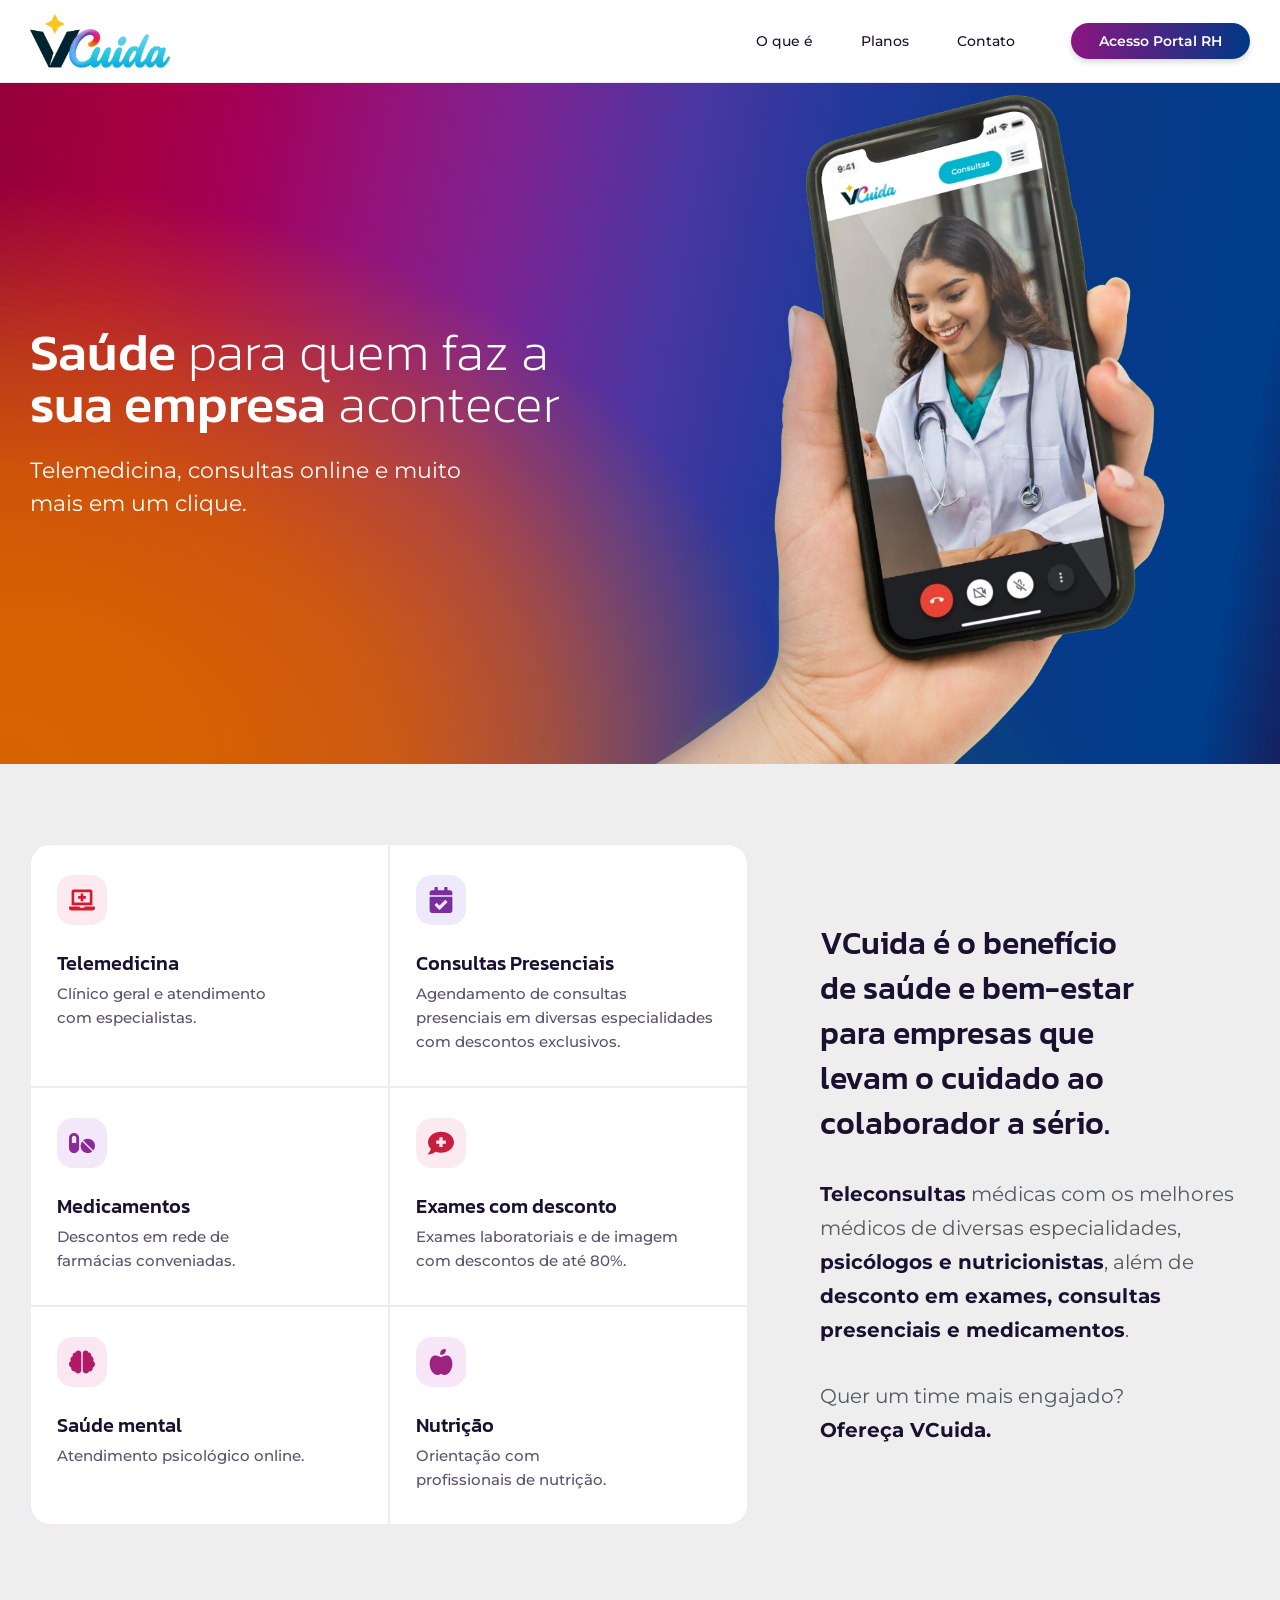
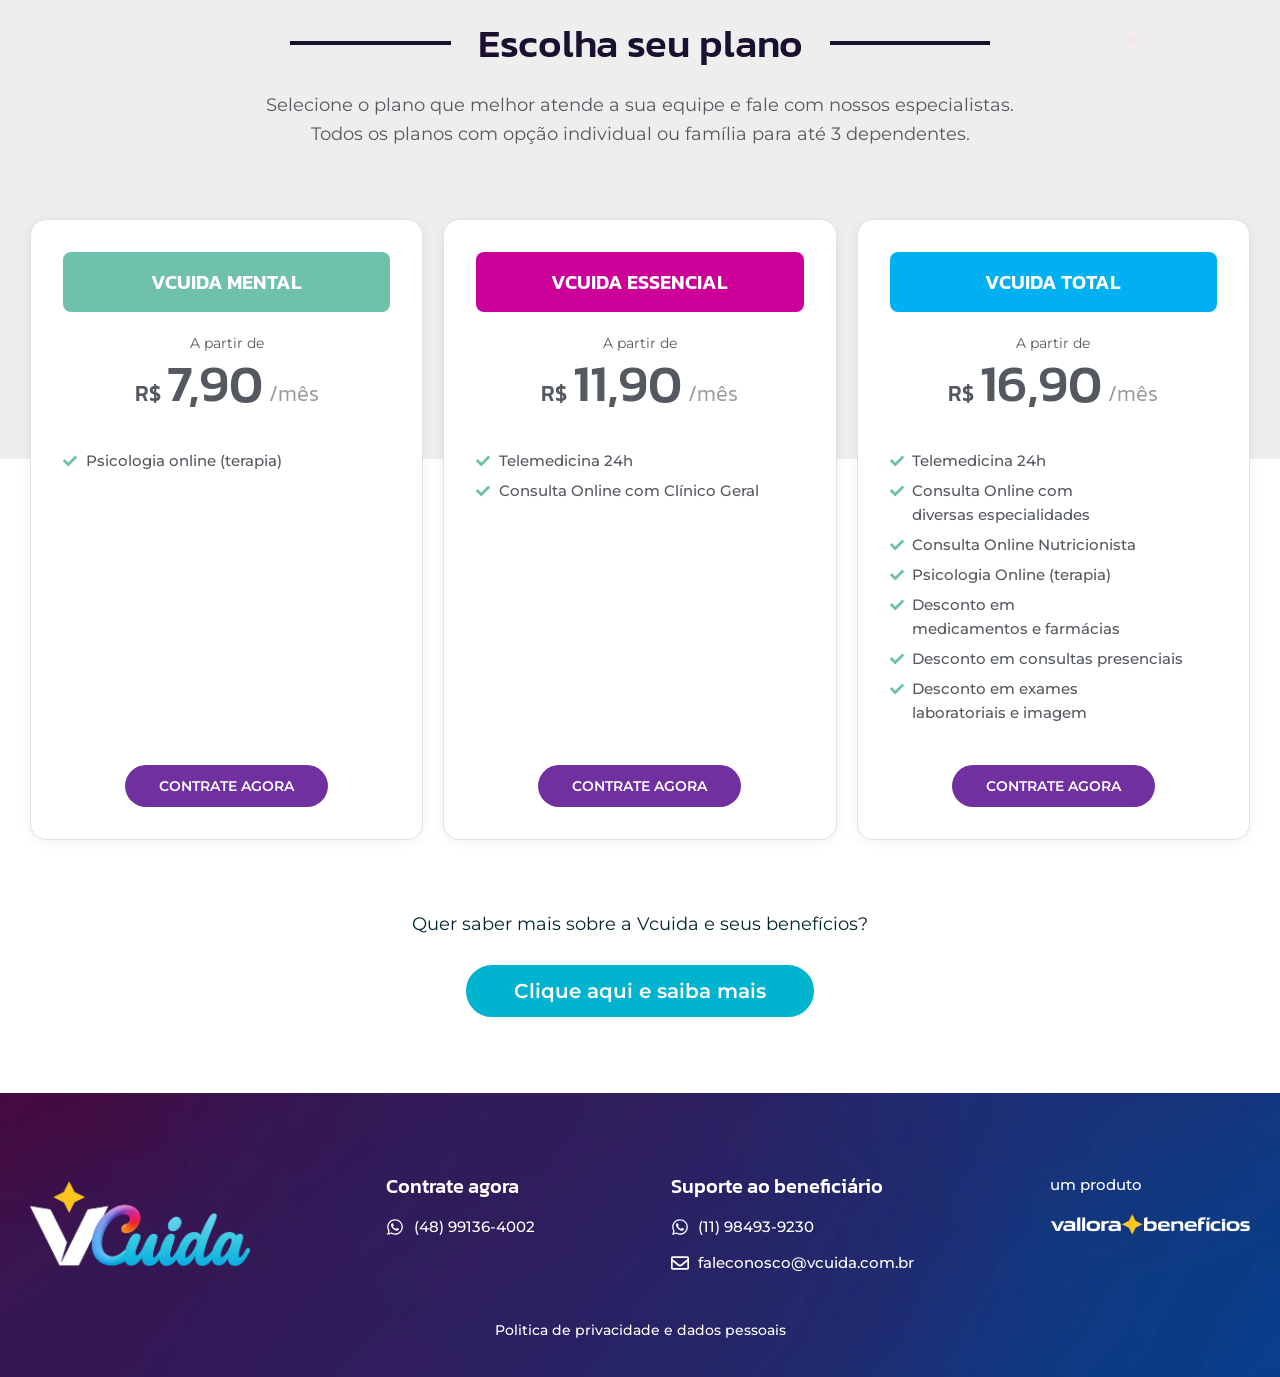
==== commit 5c13623d: "Aplica os pedidos da cliente e fixa o header na v2 - "Acesso Portal RH" passa a apontar para portalp" ====
--- a/v2/index.html
+++ b/v2/index.html
@@ -18,6 +18,9 @@
 <link rel="apple-touch-icon" href="assets/img/cropped-v-1-1-1-180x180.webp">
 
 <link rel="preload" as="image" href="assets/img/iPhone-Vcuida.webp" fetchpriority="high">
+<!-- Marca o documento antes da 1a pintura: o estado inicial das animações só
+     existe quando há JS, então sem script a página aparece normal. -->
+<script>document.documentElement.classList.add("js-anim")</script>
 <link rel="stylesheet" href="assets/css/fonts.css">
 <link rel="stylesheet" href="assets/css/base.css">
 <link rel="stylesheet" href="assets/css/sections.css">
@@ -43,7 +46,7 @@
   
         <!-- No mobile o rótulo encurta para "Portal RH"; o aria-label preserva
              o nome completo para leitor de tela nas duas larguras. -->
-        <a class="site-header__portal" href="https://webapp.vcuida.com.br/" target="_blank" rel="noopener" aria-label="Acesso Portal RH"><span class="site-header__portal-prefixo">Acesso </span>Portal RH</a>
+        <a class="site-header__portal" href="https://portalplugin.nexusaa.com.br/" target="_blank" rel="noopener" aria-label="Acesso Portal RH"><span class="site-header__portal-prefixo">Acesso </span>Portal RH</a>
   
         <!-- Só aparece abaixo de 767px. Fora daí o menu está sempre visível. -->
         <button class="site-header__burger" type="button" aria-expanded="false" aria-controls="menu-principal" aria-label="Abrir menu">
@@ -63,26 +66,21 @@
       <div class="container hero__inner">
         <div class="hero__copy">
   
-          <h1 class="hero__title"><span class="hero__title-em">Saúde</span> para quem faz a <span class="hero__title-em">sua empresa</span> acontecer</h1>
-  
-          <p class="hero__subtitle">Telemedicina, consultas online e muito mais em um clique.</p>
+          <h1 class="hero__title" data-anim><span class="hero__title-em">Saúde</span> para quem faz a <span class="hero__title-em">sua empresa</span> acontecer</h1>
+  
+          <p class="hero__subtitle" data-anim>Telemedicina, consultas online e muito mais em um clique.</p>
   
         </div>
   
         <!-- o <figure> existe porque o iPhone é mais largo que a coluna (margem
              negativa) e a imagem mede 80% dessa largura maior, não da coluna -->
         <div class="hero__media">
-          <figure class="hero__mockup">
+          <figure class="hero__mockup" data-anim>
             <img src="assets/img/iPhone-Vcuida.webp" width="800" height="990" fetchpriority="high" decoding="async" alt="Aplicativo VCuida aberto na tela de um iPhone">
           </figure>
         </div>
       </div>
     </section>
-
-  <!-- Botão flutuante: no Elementor ele mora dentro do hero, mas é position:fixed
-         no canto inferior direito e acompanha o scroll da página inteira — ou seja,
-         não pertence ao hero. Fica de propósito FORA da <section>. -->
-    <a class="floating-cta" href="https://webapp.vcuida.com.br/" target="_blank">Acessar área logada</a>
 
   <!-- ============================================================
          02 · O que é — grade de 6 serviços + bloco de texto
@@ -99,7 +97,7 @@
   
         <!-- Grade: as bordas de 1px de cards vizinhos se somam e formam
              as linhas internas da "tabela", como na grade da v1. -->
-        <ul class="about__grid">
+        <ul class="about__grid" data-anim>
   
           <li class="about__item">
             <span class="about__icon about__icon--telemedicina">
@@ -163,7 +161,7 @@
   
         </ul>
   
-        <div class="about__copy">
+        <div class="about__copy" data-anim>
           <p class="about__lead">VCuida é o benefício de saúde e bem-estar para empresas que levam o cuidado ao colaborador a sério.</p>
           <p class="about__para"><strong>Teleconsultas</strong> médicas com os melhores médicos de diversas especialidades, <strong>psicólogos e nutricionistas</strong>, além de <strong>desconto em exames, consultas presenciais e medicamentos</strong>.</p>
           <p class="about__para">Quer um time mais engajado?<br><strong>Ofereça VCuida.</strong></p>
@@ -182,12 +180,12 @@
     
         <!-- Divisor: as linhas à esquerda e à direita são os ::before/::after -->
         <div class="plans-head__divider">
-          <h2 class="plans-head__title">Escolha seu plano</h2>
+          <h2 class="plans-head__title" data-anim>Escolha seu plano</h2>
         </div>
     
         <!-- v2: o subtítulo passou a ter duas linhas; a quebra é fixa no desktop
              e no mobile cada frase reflui sozinha -->
-        <p class="plans-head__subtitle">Selecione o plano que melhor atende a sua equipe e fale com nossos especialistas.<br>Todos os planos com opção individual ou família para até 3 dependentes.</p>
+        <p class="plans-head__subtitle" data-anim>Selecione o plano que melhor atende a sua equipe e fale com nossos especialistas.<br>Todos os planos com opção individual ou família para até 3 dependentes.</p>
     
         <!-- Pontinhos decorativos (no original têm parallax por JS; aqui ficam fixos) -->
         <img class="plans-head__dot plans-head__dot--a" src="assets/img/Vector-32.png" width="19" height="19" alt="">
@@ -205,7 +203,7 @@
     <section class="planos-cards" aria-label="Planos">
       <div class="planos-cards__grid">
   
-        <article class="plano plano--mental">
+        <article class="plano plano--mental" data-anim>
           <h3 class="plano__name">VCUIDA MENTAL</h3>
   
           <p class="plano__from">A partir de</p>
@@ -228,7 +226,7 @@
           </p>
         </article>
   
-        <article class="plano plano--essencial">
+        <article class="plano plano--essencial" data-anim>
           <h3 class="plano__name">VCUIDA ESSENCIAL</h3>
   
           <p class="plano__from">A partir de</p>
@@ -255,7 +253,7 @@
           </p>
         </article>
   
-        <article class="plano plano--total">
+        <article class="plano plano--total" data-anim>
           <h3 class="plano__name">VCUIDA TOTAL</h3>
   
           <p class="plano__from">A partir de</p>
@@ -309,9 +307,9 @@
     <!-- destino alterado a pedido do cliente: agora vai para o mesmo WhatsApp do "CONTRATE AGORA" -->
     <section class="cta">
       <div class="container cta__inner">
-        <p class="cta__lead">Quer saber mais sobre a Vcuida e seus benefícios?</p>
-  
-        <a class="cta__button" href="https://wa.me/5548991364002?text=Oi.%20Gostaria%20de%20saber%20mais%20sobre%20o%20VCuida%20para%20empresa." target="_blank" rel="noopener">Clique aqui e saiba mais</a>
+        <p class="cta__lead" data-anim>Quer saber mais sobre a Vcuida e seus benefícios?</p>
+  
+        <a class="cta__button" data-anim href="https://wa.me/5548991364002?text=Oi.%20Gostaria%20de%20saber%20mais%20sobre%20o%20VCuida%20para%20empresa." target="_blank" rel="noopener">Clique aqui e saiba mais</a>
       </div>
     </section>
 
@@ -321,7 +319,7 @@
     <footer class="footer" id="contato">
       <div class="container footer__inner">
   
-        <div class="footer__cols">
+        <div class="footer__cols" data-anim>
   
           <!-- 1 · marca -->
           <div class="footer__block footer__block--brand">
@@ -387,7 +385,7 @@
   
         </div>
   
-        <p class="footer__legal">
+        <p class="footer__legal" data-anim>
           <a href="https://vcuida.com.br/politica-de-privacidade-e-protecao-de-dados-pessoais/">Politica de privacidade e dados pessoais</a>
         </p>
   
@@ -429,6 +427,123 @@
     if (e.key === 'Escape') { abrir(false); burger.focus(); }
   });
 })();
+
+/* Animações de entrada: revela cada [data-anim] quando ele entra na tela.
+
+   Nada de IntersectionObserver aqui, de propósito. O padrão comum (esconder
+   tudo no CSS e revelar no callback do observer) tem um modo de falha ruim:
+   se o observer não dispara, a página inteira fica em branco — e ele não
+   dispara, por exemplo, quando o documento está sendo renderizado fora da
+   tela. Um efeito visual não pode derrubar o conteúdo.
+
+   Com um teste de posição rodando no scroll, o pior caso é o elemento
+   aparecer sem animação. O trabalho é ínfimo: uma medição por elemento, só
+   enquanto ainda há elemento por revelar, e no máximo 10 vezes por segundo.
+   Quando o último entra, os listeners saem e nada mais roda. */
+(function () {
+  var alvos = [].slice.call(document.querySelectorAll('[data-anim]'));
+  if (!alvos.length) return;
+
+  function revelar(el) { el.classList.add('is-visivel'); }
+
+  /* Movimento reduzido: mostra tudo de uma vez e não instala nada. */
+  if (window.matchMedia
+      && window.matchMedia('(prefers-reduced-motion: reduce)').matches) {
+    alvos.forEach(revelar);
+    return;
+  }
+
+  var agendado = false;
+
+  function conferir() {
+    agendado = false;
+    var alturaTela = window.innerHeight || document.documentElement.clientHeight;
+    var doc = document.documentElement;
+
+    /* No meio da página o elemento só entra depois de passar 10% da dobra,
+       senão ele "aparece" ainda colado na borda e o efeito se perde. No fim
+       da página esse desconto sai: quem está nos últimos pixels nunca chegaria
+       a cruzar o limite, porque a rolagem acaba antes. */
+    var noFim = alturaTela + window.pageYOffset >= doc.scrollHeight - 2;
+    var limite = noFim ? alturaTela : alturaTela * 0.9;
+
+    /* Basta o topo ter cruzado o limite. Sem o teste de "ainda está na tela":
+       num salto de rolagem (o menu leva para #planos, por exemplo) as seções
+       do meio passam entre duas medições, e testar se continuam visíveis as
+       deixaria escondidas para sempre. */
+    alvos = alvos.filter(function (el) {
+      if (el.getBoundingClientRect().top < limite) { revelar(el); return false; }
+      return true;
+    });
+
+    if (!alvos.length) {
+      window.removeEventListener('scroll', agendar);
+      window.removeEventListener('resize', agendar);
+    }
+  }
+
+  /* Acelerador por tempo, e não por requestAnimationFrame: o rAF só roda
+     quando a aba está sendo desenhada, o que torna o comportamento impossível
+     de testar fora da tela e dependente de pintura. 100ms é bem abaixo do que
+     se percebe e limita o trabalho a 10 medições por segundo no pior caso. */
+  function agendar() {
+    if (agendado) return;
+    agendado = true;
+    setTimeout(conferir, 100);
+  }
+
+  window.addEventListener('scroll', agendar, { passive: true });
+  window.addEventListener('resize', agendar);
+  conferir();
+
+  /* Destino de âncora chega pronto.
+
+     Sem isto, clicar em "Planos" leva para uma seção cujo título ainda está
+     em opacity 0: ele desbota para dentro por 650ms na frente de quem acabou
+     de chegar. A rolagem suave do CSS já revela o caminho durante o percurso,
+     mas o destino em si precisa estar montado ao encostar — e quando a rolagem
+     suave não existe (movimento reduzido, navegador antigo, URL colada com
+     #planos) o salto é instantâneo e o problema voltaria inteiro.
+
+     Revelar com a transição desligada é o ponto: não é "animar mais rápido",
+     é não animar o que a pessoa já está olhando. */
+  function prepararDestino(alvo) {
+    if (!alvo) return;
+    var dentro = [].slice.call(alvo.querySelectorAll('[data-anim]'));
+    if (alvo.hasAttribute && alvo.hasAttribute('data-anim')) dentro.push(alvo);
+    if (!dentro.length) return;
+
+    dentro.forEach(function (el) { el.classList.add('sem-transicao'); });
+    dentro.forEach(revelar);
+    alvos = alvos.filter(function (el) { return dentro.indexOf(el) === -1; });
+
+    /* Lê uma propriedade de layout para forçar o navegador a aplicar o estado
+       revelado ainda sem transição; só então devolve a transição ao elemento.
+       Sem esta leitura, as duas mudanças entram no mesmo quadro e a transição
+       roda assim mesmo. */
+    void document.documentElement.offsetHeight;
+    dentro.forEach(function (el) { el.classList.remove('sem-transicao'); });
+  }
+
+  function alvoDoHash(hash) {
+    if (!hash || hash.charAt(0) !== '#' || hash.length < 2) return null;
+    try { return document.getElementById(decodeURIComponent(hash.slice(1))); }
+    catch (e) { return null; }
+  }
+
+  document.addEventListener('click', function (e) {
+    var link = e.target.closest && e.target.closest('a[href^="#"]');
+    if (link) prepararDestino(alvoDoHash(link.getAttribute('href')));
+  }, true);   /* na captura: roda antes de a navegação começar */
+
+  window.addEventListener('hashchange', function () {
+    prepararDestino(alvoDoHash(location.hash));
+  });
+
+  /* URL aberta já com #planos: o navegador pula para lá antes de qualquer
+     rolagem, então o destino tem de nascer pronto. */
+  if (location.hash) prepararDestino(alvoDoHash(location.hash));
+})();
 </script>
 </body>
 </html>
--- a/v2/assets/css/base.css
+++ b/v2/assets/css/base.css
@@ -34,6 +34,11 @@
   /* Gradiente do botão "Acesso Portal RH" */
   --g-portal:        linear-gradient(90deg, #8B1680 0%, #003886 100%);
   --g-portal-hover:  linear-gradient(90deg, #6E1166 0%, #002A66 100%);
+
+  /* Altura do header fixo. Serve de scroll-margin-top das âncoras: sem isso
+     o header tapa o topo da seção para onde o menu leva. Os valores são a
+     altura medida em cada faixa (logo + padding vertical). */
+  --h-header: 83px;
 
   /* ---- Layout ---- */
   --container: 1240px;
@@ -77,8 +82,8 @@
   position: relative;
 }
 
-@media (max-width: 1024px) { :root { --container: 1024px; } }
-@media (max-width: 767px)  { :root { --container: 767px;  } }
+@media (max-width: 1024px) { :root { --container: 1024px; --h-header: 79px; } }
+@media (max-width: 767px)  { :root { --container: 767px;  --h-header: 61px; } }
 
 /* ---- Utilitários -------------------------------------------------------- */
 .sr-only {
@@ -90,3 +95,75 @@
   white-space: nowrap;
   border: 0;
 }
+
+/* ==========================================================================
+   Animações de entrada
+   Um elemento com [data-anim] nasce deslocado e transparente, e sobe ao entrar
+   na tela. A regra que esconde depende de .js-anim no <html>, colocada por um
+   script no <head>: sem JavaScript nada some, a página aparece inteira.
+   Só opacity e transform, que o navegador compõe na GPU sem recalcular layout.
+   ========================================================================== */
+
+.js-anim [data-anim] {
+  opacity: 0;
+  transform: translateY(22px);
+}
+
+/* Aplicada por um instante quando o destino de uma âncora precisa aparecer já
+   pronto: revela sem transição, em vez de o bloco montar na frente de quem
+   acabou de chegar nele. */
+.js-anim [data-anim].sem-transicao {
+  transition: none;
+}
+
+[data-anim] {
+  transition:
+    opacity   .65s cubic-bezier(.22, .61, .36, 1),
+    transform .65s cubic-bezier(.22, .61, .36, 1);
+}
+
+[data-anim].is-visivel {
+  opacity: 1;
+  transform: none;
+}
+
+/* Escalonamento: o segundo elemento de cada dobra entra um pouco depois do
+   primeiro, o que dá a leitura de cima para baixo. */
+.hero__subtitle[data-anim]        { transition-delay: .10s; }
+.hero__mockup[data-anim]          { transition-delay: .18s; }
+.about__copy[data-anim]           { transition-delay: .12s; }
+.plans-head__subtitle[data-anim]  { transition-delay: .10s; }
+.plano--essencial[data-anim]      { transition-delay: .12s; }
+.plano--total[data-anim]          { transition-delay: .24s; }
+.cta__button[data-anim]           { transition-delay: .10s; }
+.footer__legal[data-anim]         { transition-delay: .12s; }
+
+/* O mockup é grande: um deslocamento menor evita a sensação de peso caindo.
+   O :not(.is-visivel) é obrigatório — sem ele esta regra tem mais especificidade
+   que o [data-anim].is-visivel e o mockup ficaria travado 14px abaixo para sempre. */
+.js-anim .hero__mockup[data-anim]:not(.is-visivel) {
+  transform: translateY(14px);
+}
+
+/* Rolagem suave para os links de âncora do menu. Fica junto das animações de
+   propósito: com o salto instantâneo, quem clica em "Planos" aterrissa em cima
+   de um título que ainda vai desbotar para dentro. Com a rolagem suave o
+   conteúdo se revela durante o percurso e a chegada já está pronta.
+   Só dentro do no-preference: rolagem automática é um dos gatilhos clássicos
+   de enjoo em quem tem distúrbio vestibular. */
+@media (prefers-reduced-motion: no-preference) {
+  html {
+    scroll-behavior: smooth;
+  }
+}
+
+/* Quem pediu menos movimento no sistema não recebe nenhum. Não é enfeite:
+   movimento de entrada dispara enjoo em quem tem distúrbio vestibular. */
+@media (prefers-reduced-motion: reduce) {
+  .js-anim [data-anim],
+  .js-anim .hero__mockup[data-anim] {
+    opacity: 1;
+    transform: none;
+    transition: none;
+  }
+}
--- a/v2/assets/css/sections.css
+++ b/v2/assets/css/sections.css
@@ -7,6 +7,14 @@
    ========================================================================== */
 
 .site-header {
+  /* Fixo no topo. sticky e não fixed de propósito: sticky continua ocupando
+     espaço no fluxo, então o hero não precisa de padding-top de compensação e
+     nada pula quando o header aparece.
+     O z-index tem de vencer .hero (100 no mobile), .plans-head (100) e
+     .planos-cards (101), que já disputam camada entre si. */
+  position: sticky;
+  top: 0;
+  z-index: 300;
   /* O mockup traz uma faixa cinza, mas coladinha no gradiente do hero ela
      suja a transição. Branco com um fio de borda dá o mesmo recorte e some. */
   background-color: var(--c-white);
@@ -163,9 +171,11 @@
    sozinho para a linha de baixo; o `order` compensa ele vir antes do
    botão no HTML. */
 @media (max-width: 767px) {
-  /* o painel do menu é ancorado no header, por isso o position:relative */
+  /* Sem position:relative aqui: ele venceria o position:sticky da regra base e
+     o header deixaria de ser fixo justamente no celular. O painel do menu não
+     precisa disso — ele se ancora no .site-header__inner, que é .container e
+     já é relative pelo base.css. */
   .site-header {
-    position: relative;
     padding: 8px 28px;
   }
 
@@ -241,6 +251,13 @@
   .site-header__item + .site-header__item .site-header__link {
     border-top: 1px solid #F0F0F3;
   }
+}
+
+/* Alvos do menu: param abaixo do header fixo, não atrás dele. */
+#o-que-e,
+#planos,
+#contato {
+  scroll-margin-top: var(--h-header);
 }
 
 /* ===== 01-hero ===== */
@@ -352,38 +369,6 @@
    ========================================================================== */
 
 
-/* ==========================================================================
-   Botão flutuante "Acessar área logada"
-   Mantido da v1 por decisão do cliente: convive com o "Acesso Portal RH"
-   do header novo. Vive fora do <header> e das <section> porque é position:fixed.
-   ========================================================================== */
-.floating-cta {
-  position: fixed;
-  right: 28px;
-  bottom: 28px;
-  /* na v1 esse margin-bottom vinha do "widgets space" do Elementor; num elemento
-     fixo ele soma ao bottom, então o afastamento real da base é 28+20 = 48px */
-  margin-bottom: 20px;
-  z-index: 99999;
-  padding: 11px 28px;   /* mesma anatomia do botão do header */
-  border-radius: 100px;
-  background-color: transparent;
-  background-image: var(--g-brand);
-  box-shadow: 0 3px 6px 0 rgba(0, 0, 0, 0.16);
-  font-family: var(--ff-body);
-  font-size: 14px;
-  font-weight: 600;   /* era o único botão 500 da página */
-  line-height: 1;   /* a altura (36px) vem do padding, não da entrelinha */
-  color: var(--c-white);
-  transition: background-image .5s;
-}
-
-.floating-cta:hover,
-.floating-cta:focus {
-  background-image: var(--g-brand-hover);
-  color: var(--c-white);
-}
-
 @media (max-width: 1024px) {
   .hero {
     padding: 0 40px;
@@ -482,12 +467,6 @@
   }
 
   /* <=767 o spec repete width:80% na imagem: idêntico ao desktop */
-
-  /* Botão flutuante: mesmo recuo reduzido da v1 no mobile */
-  .floating-cta {
-    right: 16px;
-    bottom: 16px;
-  }
 }
 
 /* ===== 02-o-que-e ===== */
@@ -1380,10 +1359,7 @@
   }
 
   .footer__inner {
-    /* 98px = a faixa que o .floating-cta ocupa (16 de bottom + 20 de margem +
-       38 de altura) mais os 24px de respiro; sem isso o botão fixo cobre o
-       link da política de privacidade no fim da página */
-    padding: 48px 0 98px;
+    padding: 48px 0 24px;
   }
 
   .footer__cols {
